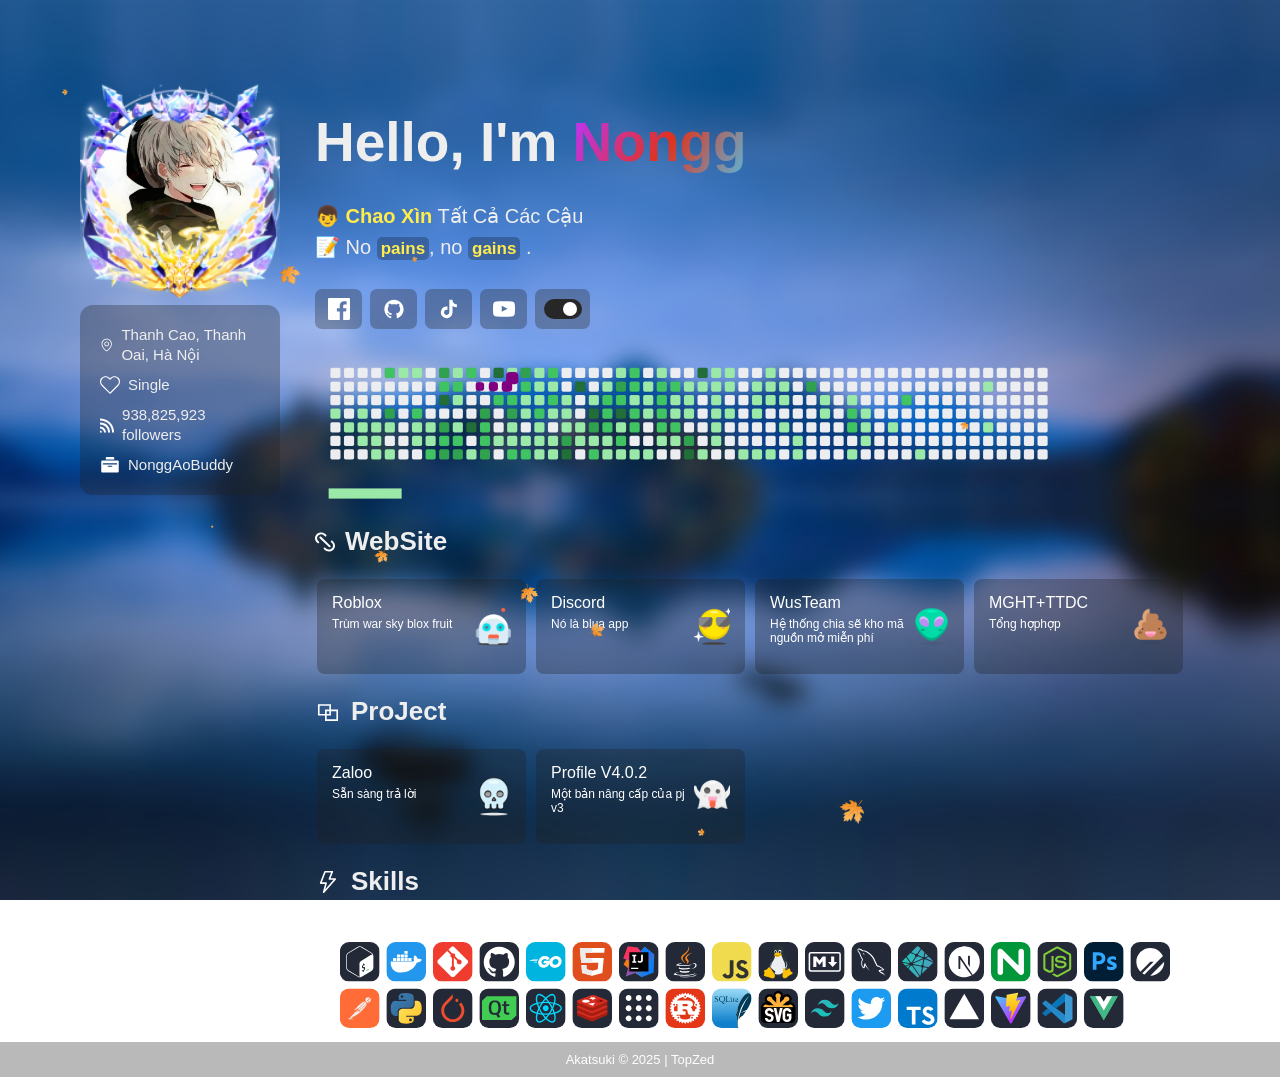
==== index.html @ c243dd76 "Update index.html" ====
<!DOCTYPE html>
<html>
  <head>
    <meta charset="utf-8">
    <meta http-equiv="X-UA-Compatible" content="IE=edge">
    <title>Profile Của Longg  ~</title>
    <link rel="icon" href="./static/img/avatar.png">
    <meta name="description" content="A bad boy who is half-hearted and uneducated all day long, dreams of becoming a scholar in the fields">
    <meta name="keywords" content="wusteam,thanhdieu,profile,wsteam">
    <meta name="og:title" contect="Profile VuongThanhDieu ~">
    <meta name="og:type" contect="website">
    <meta property="og:locale" content="vi-VN">
    <meta name="og:image" contect="./static/img/avatar.png">
    <meta name="og:url" contect="https://wusteam.com">
    <meta name="og:description" contect="A bad boy who is half-hearted and uneducated all day long, dreams of becoming a scholar in the fields">
    <meta name="og:site_name" contect="Wusteam">
    <meta name="viewport" content="width=device-width, initial-scale=1.0, maximum-scale=1.0, user-scalable=no">
    <link rel="stylesheet" href="./static/css/style.css?v=1">
    <link rel="stylesheet" href="./static/toast-cute/style.css">
  </head>
  <body>
    <!-- Refresh loading animation -->
    <div id="PageLoading">
      <div id="PageLoading-ws">
        <div id="PageLoading-ws-center">
          <div class="object" id="object_four"></div>
          <div class="object" id="object_three"></div>
          <div class="object" id="object_two"></div>
          <div class="object" id="object_one"></div>
        </div>
      </div>
    </div>
    <div class="main">
      <div onclick="left()" class="left">
        <div class="left-main">
          <div class="logo" style="background-image: url(./static/img/avatar.png);">
            <img style="position: absolute;top:-15%;left:-10%;width: 120%; aspect-ratio: 1/1;" src="./static/img/logo.png" alt="Khung viền">
          </div>
          <div class="left-div left-des">
            <div class="left-div-item">
              <svg t="1705773709627" class="icon" viewBox="0 0 1024 1024" version="1.1" xmlns="http://www.w3.org/2000/svg" p-id="1478" width="20px" height="20px">
                <path d="M512 249.976471c-99.388235 0-180.705882 81.317647-180.705882 180.705882s81.317647 180.705882 180.705882 180.705882 180.705882-81.317647 180.705882-180.705882-81.317647-180.705882-180.705882-180.705882z m0 301.17647c-66.258824 0-120.470588-54.211765-120.470588-120.470588s54.211765-120.470588 120.470588-120.470588 120.470588 54.211765 120.470588 120.470588-54.211765 120.470588-120.470588 120.470588z" fill="#2c2c2c" p-id="1479"></path>
                <path d="M512 39.152941c-216.847059 0-391.529412 174.682353-391.529412 391.529412 0 349.364706 391.529412 572.235294 391.529412 572.235294s391.529412-222.870588 391.529412-572.235294c0-216.847059-174.682353-391.529412-391.529412-391.529412z m0 891.482353C424.658824 873.411765 180.705882 686.682353 180.705882 430.682353c0-183.717647 147.576471-331.294118 331.294118-331.294118s331.294118 147.576471 331.294118 331.294118c0 256-243.952941 442.729412-331.294118 499.952941z" fill="#2c2c2c" p-id="1480"></path>
              </svg> Thanh Cao, Thanh Oai, Hà Nội
            </div>
            <div class="left-div-item">
              <svg fill="#ffffff" height="20px" width="20px" version="1.1" id="Capa_1" xmlns="http://www.w3.org/2000/svg" xmlns:xlink="http://www.w3.org/1999/xlink" viewBox="0 0 471.701 471.701" xml:space="preserve" stroke="#ffffff">
                <g id="SVGRepo_bgCarrier" stroke-width="0"></g>
                <g id="SVGRepo_tracerCarrier" stroke-linecap="round" stroke-linejoin="round"></g>
                <g id="SVGRepo_iconCarrier">
                  <g>
                    <path d="M433.601,67.001c-24.7-24.7-57.4-38.2-92.3-38.2s-67.7,13.6-92.4,38.3l-12.9,12.9l-13.1-13.1 c-24.7-24.7-57.6-38.4-92.5-38.4c-34.8,0-67.6,13.6-92.2,38.2c-24.7,24.7-38.3,57.5-38.2,92.4c0,34.9,13.7,67.6,38.4,92.3 l187.8,187.8c2.6,2.6,6.1,4,9.5,4c3.4,0,6.9-1.3,9.5-3.9l188.2-187.5c24.7-24.7,38.3-57.5,38.3-92.4 C471.801,124.501,458.301,91.701,433.601,67.001z M414.401,232.701l-178.7,178l-178.3-178.3c-19.6-19.6-30.4-45.6-30.4-73.3 s10.7-53.7,30.3-73.2c19.5-19.5,45.5-30.3,73.1-30.3c27.7,0,53.8,10.8,73.4,30.4l22.6,22.6c5.3,5.3,13.8,5.3,19.1,0l22.4-22.4 c19.6-19.6,45.7-30.4,73.3-30.4c27.6,0,53.6,10.8,73.2,30.3c19.6,19.6,30.3,45.6,30.3,73.3 C444.801,187.101,434.001,213.101,414.401,232.701z"></path>
                  </g>
                </g>
              </svg> Single
            </div>
            <div class="left-div-item">
              <svg viewBox="0 0 14 14" version="1.1" xmlns="http://www.w3.org/2000/svg" xmlns:xlink="http://www.w3.org/1999/xlink" fill="#ffffff" stroke="#ffffff" width="15px" height="15px">
                <g id="SVGRepo_bgCarrier" stroke-width="0"></g>
                <g id="SVGRepo_tracerCarrier" stroke-linecap="round" stroke-linejoin="round"></g>
                <g id="SVGRepo_iconCarrier">
                  <g id="Page-1" stroke="none" stroke-width="1" fill="none" fill-rule="evenodd">
                    <g id="Dribbble-Light-Preview" transform="translate(-343.000000, -3642.000000)" fill="#ffffff">
                      <g id="icons" transform="translate(56.000000, 160.000000)">
                        <path d="M287,3494.02134 L287,3496 L288.992883,3496 C288.992883,3494.90679 288.101068,3494.02134 287,3494.02134 M287,3489.91464 L287,3491.89329 C288.992883,3491.89329 291.035587,3493.87195 291.035587,3495.85061 L293.02847,3495.85061 C293.02847,3492.88262 289.989324,3489.91464 287,3489.91464 M287,3482 L287,3483.97866 C293.975089,3483.97866 299.007117,3488.92531 299.007117,3495.85061 L301,3495.85061 C301,3487.93598 294.97153,3482 287,3482 M297.014235,3495.85061 L295.021352,3495.85061 C295.021352,3490.90396 290.985765,3487.93598 287,3487.93598 L287,3485.95732 C292.978648,3485.95732 297.014235,3489.91464 297.014235,3495.85061" id="wifi-[#ffffff]"></path>
                      </g>
                    </g>
                  </g>
                </g>
              </svg> 938,825,923 followers
            </div>
            <div class="left-div-item">
              <svg t="1705773906032" class="icon" viewBox="0 0 1024 1024" version="1.1" xmlns="http://www.w3.org/2000/svg" p-id="2474" width="20px" height="20px">
                <path d="M729.6 234.666667H294.4V157.866667a51.2 51.2 0 0 1 51.2-51.2h332.8a51.2 51.2 0 0 1 51.2 51.2v76.8z m179.2 51.2a51.2 51.2 0 0 1 51.2 51.2v512a51.2 51.2 0 0 1-51.2 51.2H115.2a51.2 51.2 0 0 1-51.2-51.2v-512a51.2 51.2 0 0 1 51.2-51.2h793.557333z m-768 172.032c0 16.384 13.312 29.696 29.696 29.696h683.008a29.696 29.696 0 1 0 0-59.392H170.410667a29.696 29.696 0 0 0-29.696 29.696z m252.416 118.784c0 16.384 13.312 29.696 29.696 29.696h178.176a29.696 29.696 0 1 0 0-59.392H422.912a29.738667 29.738667 0 0 0-29.696 29.696z" fill="#666666" p-id="2475"></path>
              </svg> NonggAoBuddy 
            </div>
          </div>
          <!-- <div class="left-div left-tag"><div class="left-tag-item">Tag</div></div> -->
          <!-- <div class="left-div left-time"><ul id="line"><li><div class="focus"></div><div>2024-1-27</div><div>Stay tuned</div></li><li><div class="focus"></div><div>2023-08-3</div><div>Established wusteam.com</div></li></ul></div> -->
        </div>
      </div>
      <div class="right">
        <header>
          <div class="index-logo" style="background-image: url(./static/img/avatar.png);">
            <img style="position: absolute;top:-15%;left:-10%;width: 120%; aspect-ratio: 1/1;" src="./static/img/logo.png" alt="Khung viền">
          </div>
          <div class="welcome">Hello, I'm <span class="gradientText">Nongg</span>
          </div>
          <div class="description">👦 <span class="purpleText"> Chao Xìn</span> Tất Cả Các Cậu </div>
          <div class="description">📝 No <span class="purpleText textBackground">pains</span>, no <span class="purpleText textBackground">gains</span> . </div>
          <div class="iconContainer">
            <a class="iconItem" target="_blank" href="https://facebook.com/Nongg21.10">
              <svg viewBox="0 0 48 48" version="1.1" xmlns="http://www.w3.org/2000/svg" xmlns:xlink="http://www.w3.org/1999/xlink" fill="#000000" width="22px" height="22px">
                <g id="SVGRepo_bgCarrier" stroke-width="0"></g>
                <g id="SVGRepo_tracerCarrier" stroke-linecap="round" stroke-linejoin="round"></g>
                <g id="SVGRepo_iconCarrier">
                  <g id="Icons" stroke="none" stroke-width="1" fill="none" fill-rule="evenodd">
                    <g id="Color-" transform="translate(-200.000000, -160.000000)" fill="#4460A0">
                      <path d="M225.638355,208 L202.649232,208 C201.185673,208 200,206.813592 200,205.350603 L200,162.649211 C200,161.18585 201.185859,160 202.649232,160 L245.350955,160 C246.813955,160 248,161.18585 248,162.649211 L248,205.350603 C248,206.813778 246.813769,208 245.350955,208 L233.119305,208 L233.119305,189.411755 L239.358521,189.411755 L240.292755,182.167586 L233.119305,182.167586 L233.119305,177.542641 C233.119305,175.445287 233.701712,174.01601 236.70929,174.01601 L240.545311,174.014333 L240.545311,167.535091 C239.881886,167.446808 237.604784,167.24957 234.955552,167.24957 C229.424834,167.24957 225.638355,170.625526 225.638355,176.825209 L225.638355,182.167586 L219.383122,182.167586 L219.383122,189.411755 L225.638355,189.411755 L225.638355,208 L225.638355,208 Z" id="Facebook"></path>
                    </g>
                  </g>
                </g>
              </svg>
              <div class="iconTip">Phở Bòo</div>
            </a>
            <!---->
            <a class="iconItem" target="_blank" href="https://github.com/nonggdangnguchonongg1ty">
              <svg t="1704870335945" class="icon" viewBox="0 0 1024 1024" version="1.1" xmlns="http://www.w3.org/2000/svg" p-id="2487" width="22px" height="22px">
                <path d="M511.6 76.3C264.3 76.2 64 276.4 64 523.5 64 718.9 189.3 885 363.8 946c23.5 5.9 19.9-10.8 19.9-22.2v-77.5c-135.7 15.9-141.2-73.9-150.3-88.9C215 726 171.5 718 184.5 703c30.9-15.9 62.4 4 98.9 57.9 26.4 39.1 77.9 32.5 104 26 5.7-23.5 17.9-44.5 34.7-60.8-140.6-25.2-199.2-111-199.2-213 0-49.5 16.3-95 48.3-131.7-20.4-60.5 1.9-112.3 4.9-120 58.1-5.2 118.5 41.6 123.2 45.3 33-8.9 70.7-13.6 112.9-13.6 42.4 0 80.2 4.9 113.5 13.9 11.3-8.6 67.3-48.8 121.3-43.9 2.9 7.7 24.7 58.3 5.5 118 32.4 36.8 48.9 82.7 48.9 132.3 0 102.2-59 188.1-200 212.9 23.5 23.2 38.1 55.4 38.1 91v112.5c0.8 9 0 17.9 15 17.9 177.1-59.7 304.6-227 304.6-424.1 0-247.2-200.4-447.3-447.5-447.3z" fill="#000000" p-id="2488"></path>
              </svg>
              <div class="iconTip">Github</div>
            </a>
            <!---->
            <a class="iconItem" target="_blank" href="https://www.tiktok.com/@nongg21.10_">
              <svg fill="#000000" viewBox="0 0 24 24" xmlns="http://www.w3.org/2000/svg" xml:space="preserve" width="22px" height="22px">
                <g id="SVGRepo_bgCarrier" stroke-width="0"></g>
                <g id="SVGRepo_tracerCarrier" stroke-linecap="round" stroke-linejoin="round"></g>
                <g id="SVGRepo_iconCarrier">
                  <path d="M19.589 6.686a4.793 4.793 0 0 1-3.77-4.245V2h-3.445v13.672a2.896 2.896 0 0 1-5.201 1.743l-.002-.001.002.001a2.895 2.895 0 0 1 3.183-4.51v-3.5a6.329 6.329 0 0 0-5.394 10.692 6.33 6.33 0 0 0 10.857-4.424V8.687a8.182 8.182 0 0 0 4.773 1.526V6.79a4.831 4.831 0 0 1-1.003-.104z"></path>
                </g>
              </svg>
              <div class="iconTip">Tíc Tóc </div>
            </a>
            <!---->
            <a class="iconItem" target="_blank" href="https://www.youtube.com/@nongdangngucho1nong1ty">
              <svg viewBox="0 -7 48 48" version="1.1" xmlns="http://www.w3.org/2000/svg" xmlns:xlink="http://www.w3.org/1999/xlink" fill="#000000" width="22px" height="22px">
                <g id="SVGRepo_bgCarrier" stroke-width="0"></g>
                <g id="SVGRepo_tracerCarrier" stroke-linecap="round" stroke-linejoin="round"></g>
                <g id="SVGRepo_iconCarrier">
                  <g id="Icons" stroke="none" stroke-width="1" fill="none" fill-rule="evenodd">
                    <g id="Color-" transform="translate(-200.000000, -368.000000)" fill="#CE1312">
                      <path d="M219.044,391.269916 L219.0425,377.687742 L232.0115,384.502244 L219.044,391.269916 Z M247.52,375.334163 C247.52,375.334163 247.0505,372.003199 245.612,370.536366 C243.7865,368.610299 241.7405,368.601235 240.803,368.489448 C234.086,368 224.0105,368 224.0105,368 L223.9895,368 C223.9895,368 213.914,368 207.197,368.489448 C206.258,368.601235 204.2135,368.610299 202.3865,370.536366 C200.948,372.003199 200.48,375.334163 200.48,375.334163 C200.48,375.334163 200,379.246723 200,383.157773 L200,386.82561 C200,390.73817 200.48,394.64922 200.48,394.64922 C200.48,394.64922 200.948,397.980184 202.3865,399.447016 C204.2135,401.373084 206.612,401.312658 207.68,401.513574 C211.52,401.885191 224,402 224,402 C224,402 234.086,401.984894 240.803,401.495446 C241.7405,401.382148 243.7865,401.373084 245.612,399.447016 C247.0505,397.980184 247.52,394.64922 247.52,394.64922 C247.52,394.64922 248,390.73817 248,386.82561 L248,383.157773 C248,379.246723 247.52,375.334163 247.52,375.334163 L247.52,375.334163 Z" id="Youtube"></path>
                    </g>
                  </g>
                </g>
              </svg>
              <div class="iconTip">Tube</div>
            </a>
            <!---->
            <a class="switch" href="javascript:void(0)">
              <div class="onoffswitch">
                <input type="checkbox" name="onoffswitch" class="onoffswitch-checkbox" id="myonoffswitch" checked>
                <label class="onoffswitch-label" for="myonoffswitch">
                  <span class="onoffswitch-inner"></span>
                  <span class="onoffswitch-switch"></span>
                </label>
              </div>
            </a>
          </div>
          <div class="hiv">
            <img id="hiv" src="./static/img/svg/snake-Light.svg">
          </div>
        </header>
        <content>
          <div class="title">
      <svg viewBox="0 -0.5 21 21" version="1.1" xmlns="http://www.w3.org/2000/svg" xmlns:xlink="http://www.w3.org/1999/xlink" fill="#ffffff" stroke="#ffffff" width="20px" height="20px"><g id="SVGRepo_bgCarrier" stroke-width="0"></g><g id="SVGRepo_tracerCarrier" stroke-linecap="round" stroke-linejoin="round"></g><g id="SVGRepo_iconCarrier"><g id="Page-1" stroke="none" stroke-width="1" fill="none" fill-rule="evenodd"> <g id="Dribbble-Light-Preview" transform="translate(-299.000000, -600.000000)" fill="#ffffff"> <g id="icons" transform="translate(56.000000, 160.000000)"> <path d="M246.400111,448.948654 C244.519883,447.158547 244.754644,444.106996 247.102248,442.631229 C248.809889,441.557573 251.103895,441.880078 252.551048,443.257869 L253.222099,443.896756 C253.641237,444.295804 254.319791,444.295804 254.737858,443.896756 C255.156996,443.498727 255.156996,442.852696 254.737858,442.453648 L254.170788,441.913758 C251.680612,439.542937 247.589992,439.302079 245.025851,441.600438 C242.372737,443.979423 242.32557,447.956645 244.884352,450.391762 L245.642231,451.113316 C246.060298,451.512365 246.739924,451.512365 247.15799,451.113316 C247.577129,450.715288 247.577129,450.069257 247.15799,449.670208 L246.400111,448.948654 Z M261.976841,449.345662 L261.430138,448.825163 C261.011,448.426114 260.332446,448.426114 259.914379,448.825163 C259.495241,449.223192 259.495241,449.869222 259.914379,450.268271 L260.585429,450.907158 C262.032583,452.284948 262.370252,454.469002 261.243616,456.094794 C259.693554,458.329877 256.487306,458.552364 254.60815,456.763278 L253.850271,456.041724 C253.431132,455.642675 252.752578,455.642675 252.334511,456.041724 C251.915373,456.439752 251.915373,457.085783 252.334511,457.484832 L253.092391,458.206386 C255.643669,460.63538 259.806111,460.597618 262.305934,458.09106 C264.742511,455.648799 264.478808,451.727709 261.976841,449.345662 L261.976841,449.345662 Z M257.639668,455.32017 L247.91587,446.062438 C247.497803,445.663389 247.497803,445.017358 247.91587,444.61831 C248.335008,444.220281 249.013562,444.220281 249.431629,444.61831 L259.156499,453.876041 C259.574566,454.27509 259.574566,454.921121 259.156499,455.32017 C258.737361,455.718198 258.058807,455.718198 257.639668,455.32017 L257.639668,455.32017 Z" id="url-[#1424]"> </path> </g> </g> </g> </g></svg> WebSite
          </div>
          <div class="projectList">
            <a class="projectItem" target="_blank" href="https://www.roblox.com/vi/users/2976530174/profile">
              <div class="projectItemLeft">
                <h1>Roblox</h1>
                <p>Trùm war sky blox fruit</p>
              </div>
              <div class="projectItemRight">
                <img src="./static/img/i1.png">
              </div>
            </a>
            <a class="projectItem" target="_blank" href="https://discord.com/channels/@nonggdangngu">
              <div class="projectItemLeft">
                <h1>Discord</h1>
                <p>Nó là blua app </p>
              </div>
              <div class="projectItemRight">
                <img src="./static/img/i7.png">
              </div>
            </a>
            <!---->
            <a class="projectItem" target="_blank" href="https://wusteam.com">
              <div class="projectItemLeft">
                <h1>WusTeam</h1>
                <p>Hệ thống chia sẽ kho mã nguồn mở miễn phí</p>
              </div>
              <div class="projectItemRight">
                <img src="./static/img/i3.png">
              </div>
            </a>
            <!---->
            <a class="projectItem" target="_blank" href="https://drive.google.com/drive/folders/1Todi7OX8RVrfSO2HmdtYW01w2aykEgkP?usp=sharing">
              <div class="projectItemLeft">
                <h1>MGHT+TTDC</h1>
                <p>Tổng hợphợp</p>
              </div>
              <div class="projectItemRight">
                <img src="./static/img/i8.png">
              </div>
            </a>
          </div>
          <div class="title">
            <svg t="1705257422086" class="icon" viewBox="0 0 1024 1024" version="1.1" xmlns="http://www.w3.org/2000/svg" p-id="1891" width="26px" height="26px">
              <path d="M629.333333 202.666667v213.333333h277.333334v448h-512v-213.333333h-277.333334v-448h512z m213.333334 277.333333h-213.333334v170.666667h-170.666666v149.333333h384v-320z m-277.333334-213.333333h-384v320h213.333334v-170.666667h170.666666v-149.333333z m0 213.333333h-106.666666v106.666667h106.666666v-106.666667z" fill="#000000" p-id="1892"></path>
            </svg> ProJect
          </div>
          <div class="projectList">
            <a class="projectItem" target="_blank" href="https://zalo.me/0989708273">
              <div class="projectItemLeft">
                <h1>Zaloo</h1>
                <p>Sẵn sàng trả lời </p>
              </div>
              <div class="projectItemRight">
                <img src="./static/img/i5.png">
              </div>
            </a>
            <a class="projectItem" target="_blank" href="https://github.com/WusThanhDieu/Code-Profile-ThanhDieu.Com-Resource-V4.0.2">
              <div class="projectItemLeft">
                <h1>Profile V4.0.2</h1>
                <p>Một bản nâng cấp của pj v3</p>
              </div>
              <div class="projectItemRight">
                <img src="./static/img/i6.png">
              </div>
            </a>
          </div>
          <div class="title">
            <svg t="1705257823317" class="icon" viewBox="0 0 1024 1024" version="1.1" xmlns="http://www.w3.org/2000/svg" p-id="7833" width="26px" height="26px">
              <path d="M395.765333 586.570667h-171.733333c-22.421333 0-37.888-22.442667-29.909333-43.381334L364.768 95.274667A32 32 0 0 1 394.666667 74.666667h287.957333c22.72 0 38.208 23.018667 29.632 44.064l-99.36 243.882666h187.050667c27.509333 0 42.186667 32.426667 24.042666 53.098667l-458.602666 522.56c-22.293333 25.408-63.626667 3.392-54.976-29.28l85.354666-322.421333zM416.714667 138.666667L270.453333 522.581333h166.869334a32 32 0 0 1 30.933333 40.181334l-61.130667 230.954666 322.176-367.114666H565.312c-22.72 0-38.208-23.018667-29.632-44.064l99.36-243.882667H416.714667z" fill="#000000" p-id="7834"></path>
            </svg> Skills
          </div>
          <div class="skill">
            <img id="skillPc" src="./static/img/svg/skillPc.svg" alt="" srcset="">
            <img id="skillWap" src="./static/img/svg/skillWap.svg" alt="" srcset="">
          </div>
        </content>
      </div>
    </div>
    <footer> Akatsuki © 2025 | <a>TopZed</a>
    </footer>
    <div class="tc">
      <div onclick="" class="tc-main">
        <img class="tc-img" src="" alt="" srcset="">
      </div>
    </div>
  </body>
  <script src="./static/js/script.js?v=1"></script>
  <script src="./static/toast-cute/cute-alert.js"></script>
</html>
---- static/css/style.css ----
@font-face {
    font-family: "a";
    src: url();
    font-display: swap;
}

@font-face {
    font-family: "b";
    src: url();
    font-display: swap;
}


* {
    margin: 0;
    padding: 0;
    box-sizing: border-box;
    user-select: none;
    transition: background 0.2s ease;
}

a:hover,
a:link,
a:visited,
a:active,
a:focus {
    text-decoration: none;
    outline: none;
    border: none;
    color: inherit;
    -webkit-tap-highlight-color: rgba(0, 0, 0, 0);
}
img a {  
 -webkit-touch-callout: none; /* iOS Safari */  
    -webkit-user-select: none; /* Chrome/Safari/Opera */  
    -moz-user-select: none; /* Firefox */  
    -ms-user-select: none; /* Internet Explorer/Edge */  
    user-select: none; /* non-prefixed version */  
    pointer-events: none; /* Block all pointer events including long press */  
}
/* Set scroll bar style */
::-webkit-scrollbar {
    width: 8px;
}

::-webkit-scrollbar-thumb {
    background-color: var(--main-text-color, #000000);
    border-radius: 8px;
    height: 20%;
}

::-webkit-scrollbar-track {
    background-color: var(--main-bg-color, linear-gradient(50deg, #a2d0ff, #ffffff));
}


html[data-theme="Dack"] {
    --main-bg-color: rgb(0, 0, 0);
    --main-text-color: #fff;
    --gradient-start: rgb(133, 62, 255);
    --gradient-middle: #f76cc6;
    --gradient-end: rgb(255, 255, 255);
    --purple-text-color: #747bff;
    --text-bg-color: rgb(26, 4, 48);
    --icon-1-hover-color: rgb(68, 120, 241);
    --icon-2-hover-color: rgb(232, 68, 241);
    --icon-3-hover-color: rgb(179, 206, 0);
    --icon-4-hover-color: rgb(201, 13, 0);
    --icon-5-hover-color: rgb(111, 44, 20);
    --item-bg-color: rgb(19, 20, 24);
    --item-hover-color: rgb(19, 23, 27);
    --item-left-title-color: rgb(255, 255, 255);
    --item-left-text-color: rgb(142, 142, 142);
    --footer-text-color: #646464;
    --left-tag-item: linear-gradient(50deg, #1f2327, #000000);
}

html[data-theme="Light2"]  {
    --main-bg-color: linear-gradient(50deg, #a2d1ff, #ffffff);
    /* --main-bg-color: url(../img/bg1.jpg); */
    --left-bg: #d7dcef;
    --main-text-color: #000000;
    --gradient-start: #bd34fe;
    --gradient-middle: #e0321b;
    --gradient-end: #41d1ff;
    --purple-text-color: #747bff;
    --text-bg-color: rgb(121 163 231);
    --icon-bg-color: rgba(249, 250, 251, 0.5);
    --icon-1-hover-color: rgb(255, 183, 156);
    --icon-2-hover-color: rgb(255, 167, 161);
    --icon-3-hover-color: rgb(169, 255, 248);
    --icon-4-hover-color: rgb(251, 173, 255);
    --icon-5-hover-color: rgb(137, 172, 255);
    --item-bg-color: rgba(249, 250, 251, 0.5);
    --item-hover-color: rgba(244, 245, 246, 0.8);
    --item-left-title-color: #000000;
    --item-left-text-color: #494949;
    --footer-text-color: #ffffff;
    --left-tag-item: #c7e1fa;
}


html {
    /* --main-bg-color: linear-gradient(50deg, #a2d1ff, #ffffff);"*/
    --main-bg-color: url(../img/bg.jpg);
    --main-text-color: #eeeeee;
    --gradient-start: #bd34fe;
    --gradient-middle: #e0321b;
    --gradient-end: #41d1ff;
    --purple-text-color: #ffeb4c;
    --text-bg-color: #00000040;
    --icon-1-hover-color: #00000040;
    --icon-2-hover-color: #00000040;
    --icon-3-hover-color: #00000040;
    --icon-4-hover-color: #00000040;
    --icon-5-hover-color: #00000040;
    --item-bg-color: #22222250;
    --item-hover-color: #33333340;
    --item-left-title-color: #ffffff;
    --item-left-text-color: #ffffff;
    --footer-text-color: #ffffff;
    --left-tag-item: rgb(27 42 57 / 20%);
    --card-filter:0px;
}
body {
    display: flex;
    height: 100%;
    min-height: 100vh;
    width: 100%;
    position: relative;
    font-family: "b", "HarmonyOS_Regular", sans-serif;
    cursor: url('../img/normal.cur'), auto;
    background: var(--main-bg-color);
    background-repeat: no-repeat;
    background-size: cover;
    background-position: center;
    background-attachment: fixed;
    transition: color 0.1s ease;
    justify-content: center;
    color: var(--main-text-color);

}

#PageLoading {
    background: radial-gradient(white, #d8eaff);
    background-size: 100%;
    background-position: center;
    background-color: #fff;
    height: 100%;
    width: 100%;
    position: fixed;
    z-index: 999999;
    margin-top: 0px;
    top: 0px;
    pointer-events: none;
    opacity: 1;
    transition: opacity 0.5s ease;
}

#PageLoading-ws {
    width: 100%;
    height: 100%;
    display: flex;
    justify-content: center;
    align-items: center;
    position: relative;
}

#PageLoading-ws-center {
    height: 200px;
    width: 200px;
    position: relative;
    display: flex;
    justify-content: center;
    align-items: center;
}

.object {
    -moz-border-radius: 50% 50% 50% 50%;
    -webkit-border-radius: 50% 50% 50% 50%;
    border-radius: 50% 50% 50% 50%;
    position: absolute;
    border-left: 5px solid #8887fa;
    border-right: 5px solid #FFC0CB;
    border-top: 5px solid transparent;
    border-bottom: 5px solid transparent;
    -webkit-animation: animate 2s infinite;
    animation: animate 2s infinite;
}

#object_one {
    width: 20%;
    height: 20%;
}

#object_two {
    width: 35%;
    height: 35%;
    -webkit-animation-delay: 0.1s;
    animation-delay: 0.1s;
}

#object_three {
    width: 45%;
    height: 45%;
    -webkit-animation-delay: 0.2s;
    animation-delay: 0.2s;
}

#object_four {
    width: 55%;
    height: 55%;
    -webkit-animation-delay: 0.3s;
    animation-delay: 0.3s;
}

@-webkit-keyframes animate {
    50% {
        -ms-transform: rotate(180deg);
        -webkit-transform: rotate(180deg);
        transform: rotate(180deg);
    }

    100% {
        -ms-transform: rotate(0deg);
        -webkit-transform: rotate(0deg);
        transform: rotate(0deg);
    }
}

@keyframes animate {
    50% {
        -ms-transform: rotate(180deg);
        -webkit-transform: rotate(180deg);
        transform: rotate(180deg);
    }

    100% {
        -ms-transform: rotate(0deg);
        -webkit-transform: rotate(0deg);
        transform: rotate(0deg);
    }
}




.main {
    width: 100%;
    max-width: 1150px;
    position: relative;
    flex-direction: row;
}

.left {
    margin-top:60px;
    width: 230px;
    height: 100vh;
    display: flex;
    padding: 0 15px;
    position: fixed;
    align-items: center;
    flex-direction: column;
}

.left-main {
    width: 100%;
    height: 100vh;
    overflow-y: scroll;
    display: flex;
    align-items: center;
    flex-direction: column;

}

.left-main::-webkit-scrollbar {
    display: none;
}


.logo {
    flex-shrink: 0;
    width: 90%;
    position: relative;
    aspect-ratio: 1/1;
    margin-top: 50px;
    background-size: cover;
    border-radius: 50%;
}



.left-div {
    flex-shrink: 0;
    width: 100%;
    border-radius: 13px;
    margin-top: 15px;
    padding: 20px;
     backdrop-filter:blur(var(--card-filter));
    background: var(--item-bg-color);
}

.left-des {
    display: flex;
    flex-direction: column;
    justify-content: center;
    gap: 10px;
}

.left-div-item {
    display: flex;
    align-items: center;
    line-height: 20px;
    font-size: 15px;
    gap: 8px;
    overflow: hidden;
}

.left-tag {
    display: flex;
    flex-direction: row;
    flex-wrap: wrap;
    gap: 10px;
    padding: 14px;
}

.left-tag-item {
    display: flex;
    justify-content: center;
    align-items: center;
    height: 28px;
    padding: 10px;
    font-size: 13px;
    border-radius: 10px;
    background: var(--left-tag-item);

}

#line {
    width: 100%;
    height: 200px;
    font-size: 13px;
    padding-left: 10px;
    scroll-snap-type: y mandatory;
    overflow-y: scroll;
}

#line li {
    list-style: none;
    position: relative;
    padding: 15px 0px 0px 15px;
    border-left: 2px solid #adbeff;
    border-radius: 0;
    scroll-snap-align: end;
    color: var(--main-text-color);
}



.focus {
    width: 15px;
    height: 15px;
    border-radius: 22px;
    background-color: rgb(255 255 255);
    border: 2px solid #fff;
    position: absolute;
    left: -9px;
    top: 50%;
}

#line li:first-child .focus:first-child {
    background-color: #2ecc71;
    animation: focus 1.8s ease infinite;
}

#line::-webkit-scrollbar {
    display: none;
}

.left-title {
    font-size: 20px;
    margin-top: 30px;
}


.right {
    margin-top:60px;
    width: calc(100% - 230px);
    display: flex;
    padding: 20px;
    position: relative;
    float: right;
    flex-direction: column
}

.welcome {
    
    font-size: 55px;
    font-weight: 800;
    margin: 30px 0;
}

.index-logo {
    flex-shrink: 0;
    width: 45%;
    position: relative;
    aspect-ratio: 1/1;

    background-size: cover;
    border-radius: 50%;
}

.description {

    font-size: 20px;
    margin-top: 7px;
}



.gradientText {
    -webkit-background-clip: text;
    -webkit-text-fill-color: transparent;
    background-size: 200%;
    background-position: 0%;
    animation: backgroundSizeAnimation 10s ease-in-out infinite;
    background-image: linear-gradient(120deg, var(--gradient-start), var(--gradient-middle) 30%, var(--gradient-end) 60%);
}

@keyframes backgroundSizeAnimation {
    0% {
        background-position: 100%;
    }

    25% {
        background-position: 50%;
    }

    50% {
        background-position: 0%;
    }

    75% {
        background-position: 50%;
    }

    100% {
        background-position: 100%;
    }

}

.purpleText {
    color: var(--purple-text-color);
    font-weight: 800;
}

.textBackground {
    font-weight: 800;
    background: var(--text-bg-color);
    border-radius: 5px;
    font-size: 17px;
    padding: 2px 4px;
}

.iconContainer {
    width: 100%;
    gap: 8px;
    height: 60px;
    display: flex;
    align-items: center;
    overflow-x: scroll;
    margin-top: 20px;

}

.iconContainer::-webkit-scrollbar {
    display: none;
}



.iconItem {
    width: 47px;
    height: 40px;
    box-sizing: border-box;
    border-radius: 7px;
    display: flex;
    gap: 5px;
    backdrop-filter:blur(var(--card-filter));
    background: var(--item-bg-color);
    align-items: center;
    justify-content: center;
    transition: width 0.3s ease, opacity 0.3s ease, transform 0.3s ease;
    flex-shrink: 0;
}

.switch {
    width: 55px;
    height: 40px;
    box-sizing: border-box;
    border-radius: 7px;
    display: flex;
    backdrop-filter:blur(var(--card-filter));
    background: var(--item-bg-color);
    gap: 5px;
    align-items: center;
    justify-content: center;
    transition: width 1s ease, opacity 1s ease, transform 1s ease;
    flex-shrink: 0;
}

.iconTip {
    white-space: nowrap;
    display: none;
}





.iconItem:nth-child(1):hover {
    width: 95px;
    /* transform: translateY(-2px); */
    background: var(--icon-1-hover-color);
}

.iconItem:nth-child(2):hover {
    width: 80px;
    /* transform: translateY(-2px); */
    background: var(--icon-2-hover-color);
}

.iconItem:nth-child(3):hover {
    width: 80px;
    /* transform: translateY(-2px); */
    background: var(--icon-3-hover-color);
}

.iconItem:nth-child(4):hover {
    width: 80px;
    /* transform: translateY(-2px); */
    background: var(--icon-4-hover-color);
}

.iconItem:nth-child(5):hover {
    width: 80px;
    /* transform: translateY(-2px); */
    background: var(--icon-5-hover-color);
}

.iconItem:hover .iconTip {
    display: block;
}

.switch:hover {
    width: 55px;
    /* transform: translateY(-2px); */
    background: var(--icon-5-hover-color);
}

.hiv {
    width: 85%;
}

.hiv img {
    width: 100%;
    height: 100%;
    object-fit: cover;
}

.title {
    display: flex;
    gap: 10px;
    align-items: center;
    font-size: 26px;
    font-weight: 800;
    margin: 20px 0;
    transition: transform 0.4s ease;
}

.title:hover {
    transform: translateY(-5px);
}

.projectList {
    display: flex;
    flex-wrap: wrap;
    gap: 10px;
    padding: 2px;
}

.projectItem {
    opacity: 0;
    transition-delay: 0.4s;
    transform: translateY(80px);
    display: flex;
    background-color: var(--item-bg-color);
    border-radius: 8px;
    padding: 15px;
    height: 95px;
    width: calc(25% - 10px);
    backdrop-filter:blur(var(--card-filter));
    transition: opacity 0.3s ease, background-color 0.3s ease, border 0.3s ease, transform 0.2s ease;


}

.projectItem.fade-in-visible {
    opacity: 1;
    transform: translateY(0);
}

.projectItem:hover {
    box-shadow: 0 8px 16px -4px #2c2d300c;
     transform: translateY(-2px) ;
    
}

.projectItem.pressed {  
  transform: scale(0.92);
 background-color: var(--item-hover-color);
}

.projectItem:hover .projectItemLeft {
    width: 100%;
}

.projectItem:hover .projectItemRight {
    width: 0%;
}

.projectItem:hover .projectItemRight img {
    transform: rotate(40deg);
}

.projectItem:hover h1 {
    font-size: 18px;
}

.projectItemLeft p {
    font-size: 12px;
    margin-top: 5px;
    color: var(--item-left-text-color);
}


.projectItemLeft h1 {
    font-weight: normal;
    font-size: 16px;
    margin: 0px;

    transition: font-size 0.4s ease;
    color: var(--item-left-title-color);
}

.projectItemLeft {
    transition: width 0.4s ease;
    height: 100%;
    width: 80%;
}


.projectItemRight {
    overflow: hidden;
    transition: width 0.4s ease;
    display: flex;
    justify-content: center;
    align-items: center;
    width: 20%;
    height: 100%;
}

.projectItemRight img {
  
    height: 39px;
    width: 39px;

}

.skill {
    padding: 25px;
    width: 100%;
}

.skill img {
    width: 100%;
    height: 100%;
    object-fit: cover;
}

.skill #skillWap {
    display: none;
}

footer {
    position: absolute;
    padding: 10px;
    text-align: center;
    width: 100%;
    backdrop-filter:blur(var(--card-filter));
    background: var( --item-bg-color);
    color: var(
    --footer-text-color);
    font-size: 13px;
    bottom: 0;
}

@media (min-width: 800px) {
   
    .index-logo {
        display: none;
    }
}

@media (max-width: 1150px) {
    .projectItem {
        width: calc(50% - 25px);
    }
}

@media (max-width: 800px) {
    .left{
        display: none;
    }.projectItemRight {
    display: none;

   }
.projectItemRight img {
    display: none;

}.projectItemLeft{
    width: 100%;
}

    .projectList {
        gap: 20px;
    }

    

    .right {
        width: 100%;
    }

    .hiv {
        width: 100%;
    }

    .description {
        font-size: 16px;
    }

    .welcome {
        font-size: 48px;

    }


    .projectItemLeft p {
        font-size: 13px;
    }

    .projectItemLeft h1 {

        font-size: 18px;
    }

    .projectItem:hover h1 {

        font-size: 20px;

    }
/*
Originally, the mobile version had a single column, but now it has double columns. This row is useless, so I will keep it for now.
    .projectList {
        display: flex;
        justify-content: center;
        align-items: center;
    }
*/
    .skill #skillWap {
        display: block;
    }

    .skill #skillPc {
        display: none;
    }













}





.tc {
    position: fixed;
    display: flex;
    visibility: hidden;
    width: 100vw;
    height: 100vh;
    backdrop-filter: blur(10px);
    background: rgba(200, 200, 200, 0.5);
    z-index: 99999;
    align-items: center;
    justify-content: center;
    flex-direction: column;
}

.tc-main {
    z-index: 100000;
    width: 80%;
    max-width: 300px;
    min-height: 200px;
    background-color: #ffffff;
    border-radius: 15px;

    display: flex;
    transition: transform 0.2s linear;
    align-items: center;
    justify-content: center;
    overflow: hidden;
    transform: translateY(50%) scale(0.7);

}

.tc-img {
    width: 100%;
    height: 100%;
}

.tc.active {
    visibility: visible;
}

.tc-main.active {
    
    transform: translateY(0) scale(1);

}









.onoffswitch {
    position: relative;
    width: 38px;
    height: 20px;
    -webkit-user-select: none;
    -moz-user-select: none;
    -ms-user-select: none;
}

.onoffswitch-checkbox {
    display: none;
}

.onoffswitch-label {
    display: block;
    overflow: hidden;
    cursor: pointer;
    height: 100%;
    border-radius: 50px;
}

.onoffswitch-inner {
    display: flex;
    justify-content: center;
    align-items: center;
    width: 200%;
    height: 100%;
    margin-left: -100%;
    transition: margin 0.2s ease-in 0s;
}

.onoffswitch-inner:before,
.onoffswitch-inner:after {
    display: flex;
    justify-content: center;
    align-items: center;
    float: left;
    width: 50%;
    height: 100%;
    padding: 0;
    font-size: 12px;
    color: white;
    font-family: Trebuchet, Arial, sans-serif;
    font-weight: bold;
    box-sizing: border-box;
}

.onoffswitch-inner:before {
    content: "";
    background-color: rgb(110 110 110 / 50%);
    color: #FFFFFF;
    text-align: left;
}

.onoffswitch-inner:after {
    content: "";
    background-color: #272727;
    color: #FAFAFA;
    text-align: right;
}

.onoffswitch-switch {
    display: block;
    height: 70%;
    aspect-ratio: 1/1;
    background: #FFFFFF;
    position: absolute;
    top: 12.5%;
    bottom: 12.5%;
    right: 5px;

    border-radius: 20px;
    transition: right 0.2s ease-in 0s;
}

.onoffswitch-checkbox:checked+.onoffswitch-label .onoffswitch-inner {
    margin-left: 0;
}

.onoffswitch-checkbox:checked+.onoffswitch-label .onoffswitch-switch {
    right: 50%;
}
---- static/toast-cute/style.css ----
@import url("https://fonts.googleapis.com/css2?family=Open+Sans:wght@300;400;600;700&display=swap");
@import url("https://fonts.googleapis.com/css2?family=Dosis:wght@800&display=swap");

.alert-wrapper {
  display: flex;
  width: 100%;
  height: 100%;
  align-items: center;
  justify-content: center;
  margin: 0px auto;
  padding: 0px auto;
  left: 0;
  top: 0;
  overflow: hidden;
  position: fixed;
  background: rgb(0, 0, 0, 0.3);
  z-index: 999999;
}

@keyframes open-frame {
  0% {
    transform: scale(1);
  }
  25% {
    transform: scale(0.95);
  }
  50% {
    transform: scale(0.97);
  }
  75% {
    transform: scale(0.93);
  }
  100% {
    transform: scale(1);
  }
}

.alert-frame {
  background: #fff;
  min-height: 400px;
  width: 300px;
  box-shadow: 5px 5px 10px rgb(0, 0, 0, 0.2);
  border-radius: 10px;
  animation: open-frame 0.3s linear;
}

.alert-header {
  display: flex;
  flex-direction: row;
  height: 175px;
  border-top-left-radius: 5px;
  border-top-right-radius: 5px;
}

.alert-img {
  height: 80px;
  position: absolute;
  left: 0;
  right: 0;
  margin-left: auto;
  margin-right: auto;
  align-self: center;
}

.alert-close {
  width: 30px;
  height: 30px;
  color: rgb(0, 0, 0, 0.2);
  display: flex;
  align-items: center;
  justify-content: center;
  font-family: "Dosis", sans-serif;
  font-weight: 700;
  font-size: 16px;
  cursor: pointer;
  line-height: 30px;
  transition: color 0.5s;
  margin-left: auto;
  margin-right: 5px;
  margin-top: 5px;
}

.alert-close-circle {
  width: 30px;
  height: 30px;
  background: #e4eae7;
  color: #222;
  display: flex;
  align-items: center;
  justify-content: center;
  border-radius: 17.5px;
  margin-top: -15px;
  margin-right: -15px;
  font-family: "Dosis", sans-serif;
  font-weight: 700;
  font-size: 12px;
  cursor: pointer;
  line-height: 30px;
  transition: background 0.5s;
  margin-left: auto;
}

.alert-close-circle:hover {
  background: #fff;
}

.alert-close:hover {
  color: rgb(0, 0, 0, 0.5);
}

.alert-body {
  padding: 30px 30px;
  display: flex;
  flex-direction: column;
  text-align: center;
}

.alert-title {
  font-size: 18px !important;
  font-family: "Open Sans", sans-serif;
  font-weight: 700;
  font-size: 15px;
  margin-bottom: 35px;
  color: #222;
  align-self: center;
}

.alert-message {
  font-size: 15px !important;
  color: #666;
  font-family: "Open Sans", sans-serif;
  font-weight: 400;
  font-size: 15px;
  text-align: center;
  margin-bottom: 35px;
  line-height: 1.6;
  align-self: center;
}

.alert-button {
  min-width: 140px;
  height: 35px;
  border-radius: 20px;
  font-family: "Open Sans", sans-serif;
  font-weight: 400;
  font-size: 15px;
  color: white;
  border: none;
  cursor: pointer;
  transition: background 0.5s;
  padding: 0 15px;
  align-self: center;
  display: inline-flex;
  align-items: center;
  justify-content: center;
}

.alert-button:focus {
  outline: 0;
}

.question-buttons {
  display: flex;
  flex-direction: row;
  justify-content: center;
}

.confirm-button {
  min-width: 100px;
  height: 35px;
  border-radius: 20px;
  font-family: "Open Sans", sans-serif;
  font-weight: 400;
  font-size: 15px;
  color: white;
  border: none;
  cursor: pointer;
  transition: background 0.5s;
  padding: 0 15px;
  margin-right: 10px;
  display: inline-flex;
  align-items: center;
  justify-content: center;
}

.confirm-button:focus {
  outline: 0;
}

.cancel-button {
  min-width: 100px;
  height: 35px;
  border-radius: 20px;
  font-family: "Open Sans", sans-serif;
  font-weight: 400;
  font-size: 15px;
  color: white;
  border: none;
  cursor: pointer;
  padding: 0;
  line-height: 1.6;
  transition: background 0.5s;
  padding: 0 15px;
  display: inline-flex;
  align-items: center;
  justify-content: center;
}

.cancel-button:focus {
  outline: 0;
}

@keyframes open-toast {
  0% {
    transform: scaleX(1) scaleY(1);
  }
  20%,
  45% {
    transform: scaleX(1.35) scaleY(0.1);
  }
  65% {
    transform: scaleX(0.8) scaleY(1.7);
  }
  80% {
    transform: scaleX(0.6) scaleY(0.85);
  }
  100% {
    transform: scaleX(1) scaleY(1);
  }
}

.toast-container {
  top: 15px;
  right: 15px;
  overflow: hidden;
  position: fixed;
  border-radius: 5px;
  box-shadow: 0 0 20px rgb(0, 0, 0, 0.2);
  animation: open-toast 0.3s linear;
  z-index: 999999;
}

.toast-frame {
  padding: 5px 15px;
  display: flex;
  min-width: 100px;
  height: 60px;
  border-top-left-radius: 10px;
  border-top-right-radius: 10px;
  align-items: center;
  flex-wrap: wrap;
}

.toast-img {
  height: 40px;
}

.toast-message {
  font-size: 14px !important;
  font-family: "Open Sans", sans-serif;
  font-weight: 600;
  font-size: 15px;
  color: #fff;
  margin-left: 15px;
}

.toast-close {
  color: rgb(0, 0, 0, 0.2);
  font-family: "Dosis", sans-serif;
  font-weight: 700;
  font-size: 16px;
  cursor: pointer;
  transition: color 0.5s;
  margin-left: 25px;
}

@keyframes timer {
  0% {
    width: 100%;
  }
  25% {
    width: 75%;
  }
  50% {
    width: 50%;
  }
  75% {
    width: 25%;
  }
  100% {
    width: 1%;
  }
}

.toast-timer {
  width: 1%;
  height: 5px;
}

.toast-close:hover {
  color: rgb(0, 0, 0, 0.5);
}

.error-bg {
  background: #d85261;
}

.success-bg {
  background: #2dd284;
}

.warning-bg {
  background: #fada5e;
}

.question-bg {
  background: #779ecb;
}

.error-btn:hover {
  background: #e5a4b4;
}

.success-btn:hover {
  background: #6edaa4;
}

.warning-btn:hover {
  background: #fcecae;
}

.info-btn:hover {
  background: #c3e6fb;
}

.question-btn:hover {
  background: #bacee4;
}

.error-timer {
  background: #e5a4b4;
}

.success-timer {
  background: #6edaa4;
}

.warning-timer {
  background: #fcecae;
}

.info-timer {
  background: #c3e6fb;
}

.info-bg {
  background: #88cef7;
}
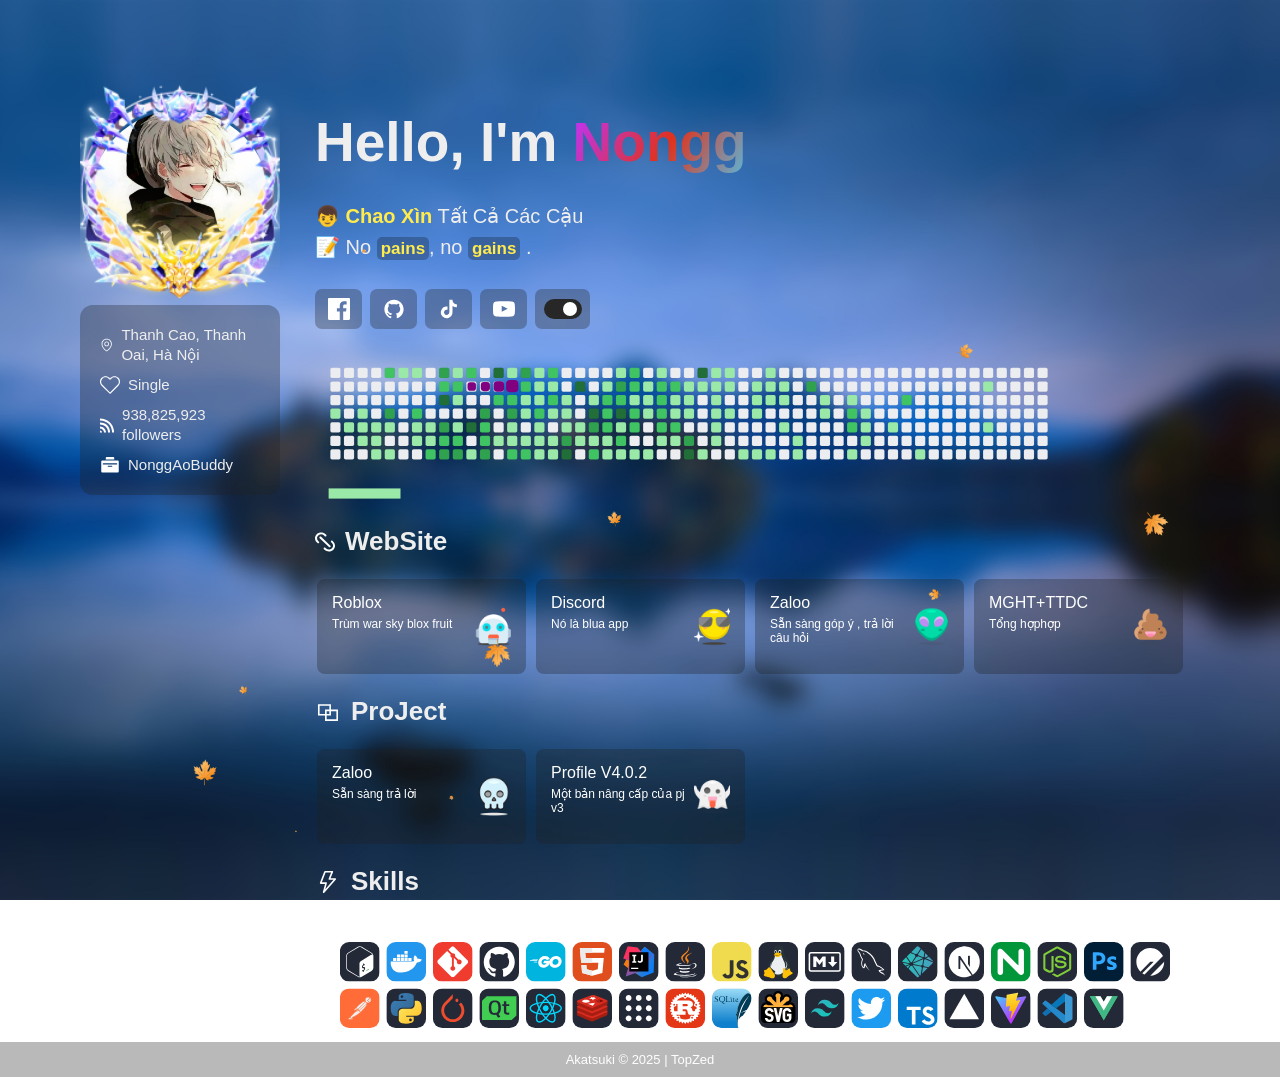
==== commit 369f3572: "Update index.html" ====
--- a/index.html
+++ b/index.html
@@ -175,10 +175,10 @@
               </div>
             </a>
             <!---->
-            <a class="projectItem" target="_blank" href="https://wusteam.com">
-              <div class="projectItemLeft">
-                <h1>WusTeam</h1>
-                <p>Hệ thống chia sẽ kho mã nguồn mở miễn phí</p>
+            <a class="projectItem" target="_blank" href="https://zalo.me/0989708273">
+              <div class="projectItemLeft">
+                <h1>Zaloo</h1>
+                <p>Sẵn sàng góp ý , trả lời câu hỏi </p>
               </div>
               <div class="projectItemRight">
                 <img src="./static/img/i3.png">
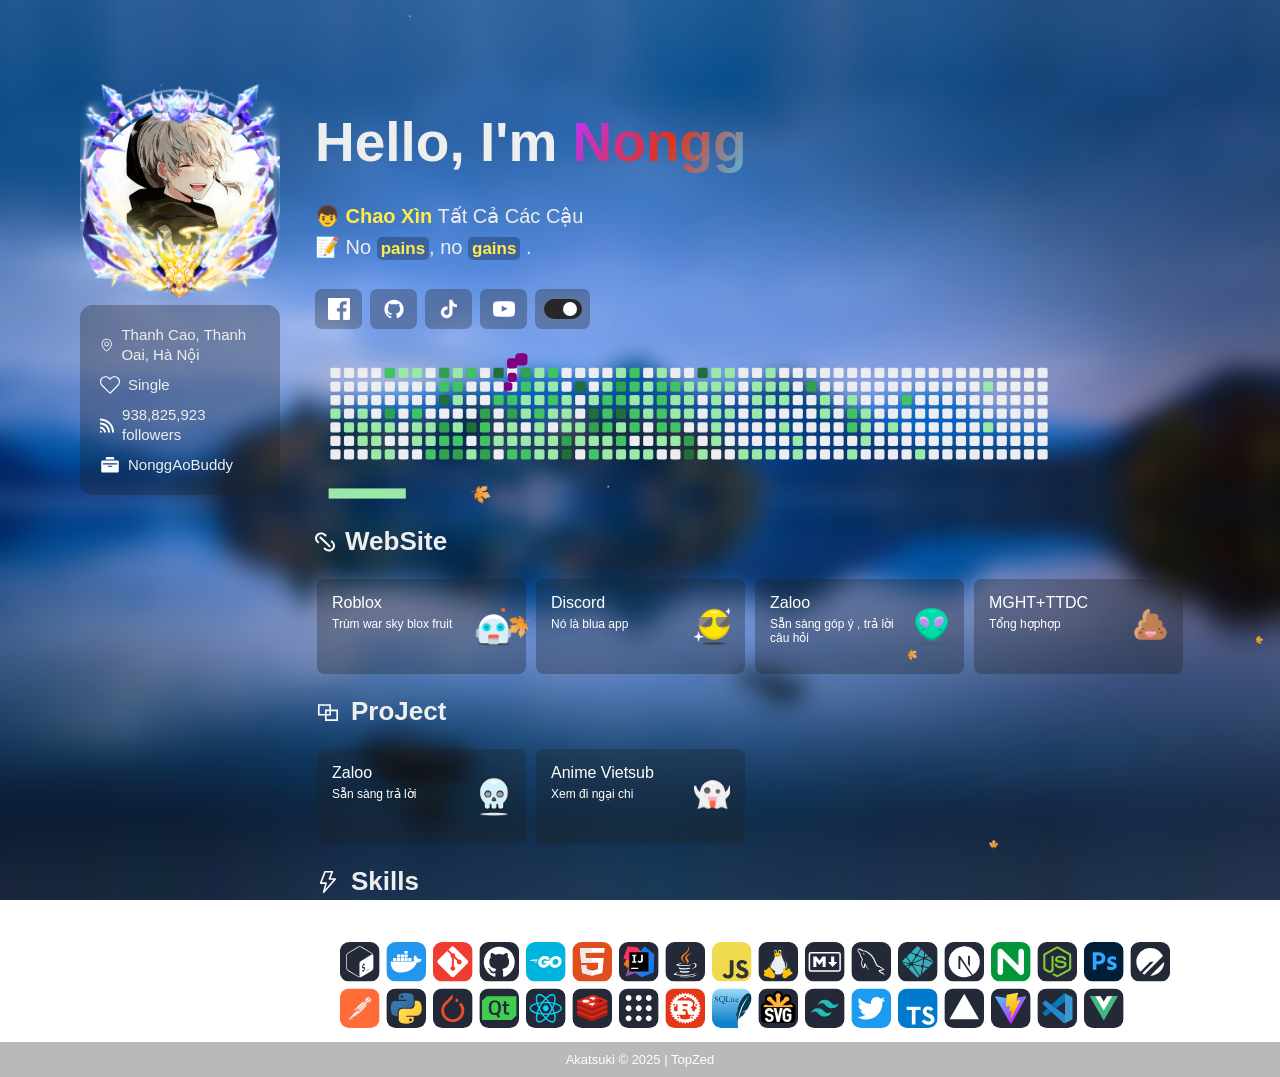
==== commit 17b0b37a: "Update index.html" ====
--- a/index.html
+++ b/index.html
@@ -210,10 +210,10 @@
                 <img src="./static/img/i5.png">
               </div>
             </a>
-            <a class="projectItem" target="_blank" href="https://github.com/WusThanhDieu/Code-Profile-ThanhDieu.Com-Resource-V4.0.2">
-              <div class="projectItemLeft">
-                <h1>Profile V4.0.2</h1>
-                <p>Một bản nâng cấp của pj v3</p>
+            <a class="projectItem" target="_blank" href="https://animevietsub.red/2">
+              <div class="projectItemLeft">
+                <h1>Anime Vietsub</h1>
+                <p>Xem đi ngại chi</p>
               </div>
               <div class="projectItemRight">
                 <img src="./static/img/i6.png">
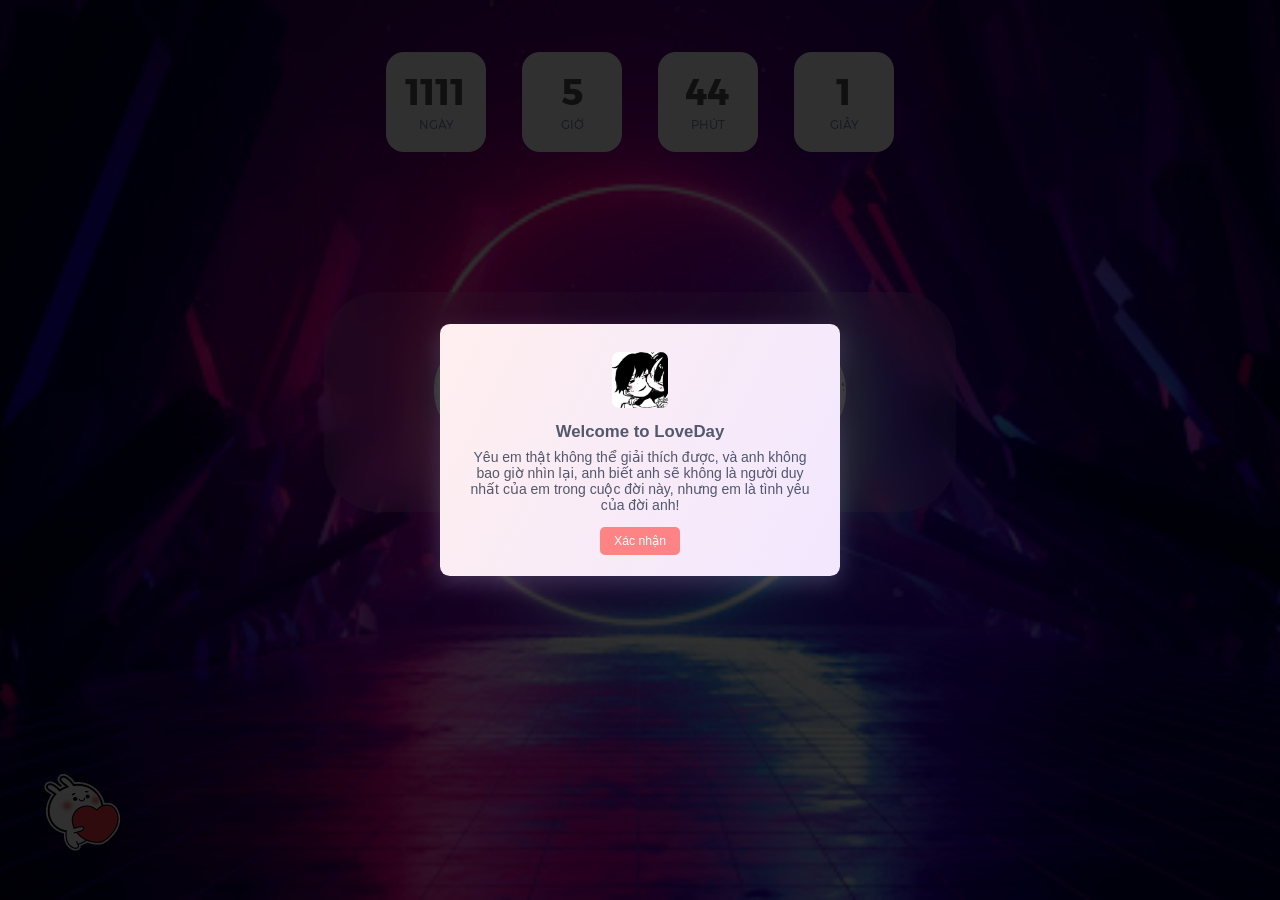
==== commit 31f8fe4f: "Add files via upload" ====
--- a/index.html
+++ b/index.html
@@ -1,245 +1,88 @@
+<!--
+ * @Author: ThanhDieu
+ * @Description: Mã nguồn đếm ngày yêu
+ * Copyright (c) 2023 by WusTeam.Com All Rights Reserved. 
+-->
+<!-- Lưu ý để tên bạn hoặc tên ny quá dài sẽ làm cho form bị lệch, hãy thử viết tắt lại tên nếu form bị lệch nhé -->
 <!DOCTYPE html>
 <html>
   <head>
-    <meta charset="utf-8">
-    <meta http-equiv="X-UA-Compatible" content="IE=edge">
-    <title>Profile Của Longg  ~</title>
-    <link rel="icon" href="./static/img/avatar.png">
-    <meta name="description" content="A bad boy who is half-hearted and uneducated all day long, dreams of becoming a scholar in the fields">
-    <meta name="keywords" content="wusteam,thanhdieu,profile,wsteam">
-    <meta name="og:title" contect="Profile VuongThanhDieu ~">
-    <meta name="og:type" contect="website">
-    <meta property="og:locale" content="vi-VN">
-    <meta name="og:image" contect="./static/img/avatar.png">
-    <meta name="og:url" contect="https://wusteam.com">
-    <meta name="og:description" contect="A bad boy who is half-hearted and uneducated all day long, dreams of becoming a scholar in the fields">
-    <meta name="og:site_name" contect="Wusteam">
-    <meta name="viewport" content="width=device-width, initial-scale=1.0, maximum-scale=1.0, user-scalable=no">
-    <link rel="stylesheet" href="./static/css/style.css?v=1">
-    <link rel="stylesheet" href="./static/toast-cute/style.css">
+    <meta charset="UTF-8">
+    <meta name="viewport" content="width=device-width,minimum-scale=1.0,maximum-scale=1.0,user-scalable=no">
+    <link rel="shortcut icon" href="//i.imgur.com/hHkBh0x.png" />
+    <meta name="description" content="Yêu em thật không thể giải thích được, và anh không bao giờ nhìn lại, anh biết anh sẽ không là người duy nhất của em trong cuộc đời này, nhưng em là tình yêu của đời anh!">
+    <meta name="author" content="ThanhDieuTv">
+    <title>Em biết điều gì không, anh yêu em còn nhiều hơn muối biển đấy</title>
+    <meta http-equiv="cache-control" content="no-cache">
+    <meta http-equiv="pragma" content="no-cache">
+    <meta http-equiv="expires" content="0">
+    <meta name="keywords" content="Love.thanhdieu.com,Love day thanhdieu, Diem ngay yeu, thanhdieu.com, Thanh diệu, Vương Thanh Diệu, ThanhDieuTV, thanh diệu tv, github wusthanhdieu, web thanh diệu">
+    <meta name="viewport" content="width=device-width, initial-scale=1, shrink-to-fit=no" />
+    <meta name="robots" content="index, follow">
+    <meta property="og:type" content="website">
+    <!--@ IMPORT CSS @-->
+    <link rel="stylesheet" href="./public/src/css/index.css?v=2.5">
+    <!--@ FRAMEWORKS ANIMATE @-->
+    <link rel="stylesheet" href="./public/src/css/animate.min.css">
+    <meta property="og:image" content="//i.imgur.com/hHkBh0x.png">
+    <meta property="og:description" content="Yêu em thật không thể giải thích được, và anh không bao giờ nhìn lại, anh biết anh sẽ không là người duy nhất của em trong cuộc đời này, nhưng em là tình yêu của đời anh!">
+    <meta name="theme-color" content="#00FFFF">
   </head>
-  <body>
-    <!-- Refresh loading animation -->
-    <div id="PageLoading">
-      <div id="PageLoading-ws">
-        <div id="PageLoading-ws-center">
-          <div class="object" id="object_four"></div>
-          <div class="object" id="object_three"></div>
-          <div class="object" id="object_two"></div>
-          <div class="object" id="object_one"></div>
+  <body class="github-wusthanhdieu-disable">
+    <div class="popup_notify_out">
+        <div class="popup_notify">
+            <img class="head_avatar" src="./public/src/img/you.jpg" style="margin: 1rem;">
+            <div class="title">Welcome to LoveDay</div>
+            <div style="margin-bottom: 0.5rem;color: rgb(12 25 50 / 70%);">Yêu em thật không thể giải thích được, và anh không bao giờ nhìn lại, anh biết anh sẽ không là người duy nhất của em trong cuộc đời này, nhưng em là tình yêu của đời anh!</div>
+            <button class="close-popup">Xác nhận</button>
+        </div>
+    </div>
+    <div class="bg-wrap">
+      <div class="bg-img">
+        <div class="central central-6">
+        <div class="flex-col-c p-b-50">
+        <div class="flex-w1 flex-c cd100 p-b-65">
+            <div class="flex-col-c-m size2 how-countdown">
+                <span class="l1-txt3 p-b-9 days" id="wus-ngay">00</span>
+                <span class="s1-txt1">Ngày</span>
+            </div>
+            <div class="flex-col-c-m size2 how-countdown">
+                <span class="l1-txt3 p-b-9 hours" id="wus-gio">00</span>
+                <span class="s1-txt1">Giờ</span>
+            </div>
+            <div class="flex-col-c-m size2 how-countdown">
+                <span class="l1-txt3 p-b-9 minutes" id="wus-phut">00</span>
+                <span class="s1-txt1">Phút</span>
+            </div>
+            <div class="flex-col-c-m size2 how-countdown">
+                <span class="l1-txt3 p-b-9 seconds" id="wus-giay">00</span>
+                <span class="s1-txt1">Giây</span>
+            </div>
+        </div>
+    </div>
+        <!-- <div class="middle animated bounce Blurkg"> -->
+          <div class="middle animated">
+            <div class="img-male">
+              <img src="./public/src/img/you.jpg" alt="Thanh Diệu">
+              <span>Thanh Diệu</span>
+            </div>
+            <div class="heart"></div>
+            <div class="img-female">
+              <img src="./public/src/img/mylove.jpg" alt="My Love">
+              <span>My Love</span>
+            </div>
+          </div>
         </div>
       </div>
     </div>
-    <div class="main">
-      <div onclick="left()" class="left">
-        <div class="left-main">
-          <div class="logo" style="background-image: url(./static/img/avatar.png);">
-            <img style="position: absolute;top:-15%;left:-10%;width: 120%; aspect-ratio: 1/1;" src="./static/img/logo.png" alt="Khung viền">
-          </div>
-          <div class="left-div left-des">
-            <div class="left-div-item">
-              <svg t="1705773709627" class="icon" viewBox="0 0 1024 1024" version="1.1" xmlns="http://www.w3.org/2000/svg" p-id="1478" width="20px" height="20px">
-                <path d="M512 249.976471c-99.388235 0-180.705882 81.317647-180.705882 180.705882s81.317647 180.705882 180.705882 180.705882 180.705882-81.317647 180.705882-180.705882-81.317647-180.705882-180.705882-180.705882z m0 301.17647c-66.258824 0-120.470588-54.211765-120.470588-120.470588s54.211765-120.470588 120.470588-120.470588 120.470588 54.211765 120.470588 120.470588-54.211765 120.470588-120.470588 120.470588z" fill="#2c2c2c" p-id="1479"></path>
-                <path d="M512 39.152941c-216.847059 0-391.529412 174.682353-391.529412 391.529412 0 349.364706 391.529412 572.235294 391.529412 572.235294s391.529412-222.870588 391.529412-572.235294c0-216.847059-174.682353-391.529412-391.529412-391.529412z m0 891.482353C424.658824 873.411765 180.705882 686.682353 180.705882 430.682353c0-183.717647 147.576471-331.294118 331.294118-331.294118s331.294118 147.576471 331.294118 331.294118c0 256-243.952941 442.729412-331.294118 499.952941z" fill="#2c2c2c" p-id="1480"></path>
-              </svg> Thanh Cao, Thanh Oai, Hà Nội
-            </div>
-            <div class="left-div-item">
-              <svg fill="#ffffff" height="20px" width="20px" version="1.1" id="Capa_1" xmlns="http://www.w3.org/2000/svg" xmlns:xlink="http://www.w3.org/1999/xlink" viewBox="0 0 471.701 471.701" xml:space="preserve" stroke="#ffffff">
-                <g id="SVGRepo_bgCarrier" stroke-width="0"></g>
-                <g id="SVGRepo_tracerCarrier" stroke-linecap="round" stroke-linejoin="round"></g>
-                <g id="SVGRepo_iconCarrier">
-                  <g>
-                    <path d="M433.601,67.001c-24.7-24.7-57.4-38.2-92.3-38.2s-67.7,13.6-92.4,38.3l-12.9,12.9l-13.1-13.1 c-24.7-24.7-57.6-38.4-92.5-38.4c-34.8,0-67.6,13.6-92.2,38.2c-24.7,24.7-38.3,57.5-38.2,92.4c0,34.9,13.7,67.6,38.4,92.3 l187.8,187.8c2.6,2.6,6.1,4,9.5,4c3.4,0,6.9-1.3,9.5-3.9l188.2-187.5c24.7-24.7,38.3-57.5,38.3-92.4 C471.801,124.501,458.301,91.701,433.601,67.001z M414.401,232.701l-178.7,178l-178.3-178.3c-19.6-19.6-30.4-45.6-30.4-73.3 s10.7-53.7,30.3-73.2c19.5-19.5,45.5-30.3,73.1-30.3c27.7,0,53.8,10.8,73.4,30.4l22.6,22.6c5.3,5.3,13.8,5.3,19.1,0l22.4-22.4 c19.6-19.6,45.7-30.4,73.3-30.4c27.6,0,53.6,10.8,73.2,30.3c19.6,19.6,30.3,45.6,30.3,73.3 C444.801,187.101,434.001,213.101,414.401,232.701z"></path>
-                  </g>
-                </g>
-              </svg> Single
-            </div>
-            <div class="left-div-item">
-              <svg viewBox="0 0 14 14" version="1.1" xmlns="http://www.w3.org/2000/svg" xmlns:xlink="http://www.w3.org/1999/xlink" fill="#ffffff" stroke="#ffffff" width="15px" height="15px">
-                <g id="SVGRepo_bgCarrier" stroke-width="0"></g>
-                <g id="SVGRepo_tracerCarrier" stroke-linecap="round" stroke-linejoin="round"></g>
-                <g id="SVGRepo_iconCarrier">
-                  <g id="Page-1" stroke="none" stroke-width="1" fill="none" fill-rule="evenodd">
-                    <g id="Dribbble-Light-Preview" transform="translate(-343.000000, -3642.000000)" fill="#ffffff">
-                      <g id="icons" transform="translate(56.000000, 160.000000)">
-                        <path d="M287,3494.02134 L287,3496 L288.992883,3496 C288.992883,3494.90679 288.101068,3494.02134 287,3494.02134 M287,3489.91464 L287,3491.89329 C288.992883,3491.89329 291.035587,3493.87195 291.035587,3495.85061 L293.02847,3495.85061 C293.02847,3492.88262 289.989324,3489.91464 287,3489.91464 M287,3482 L287,3483.97866 C293.975089,3483.97866 299.007117,3488.92531 299.007117,3495.85061 L301,3495.85061 C301,3487.93598 294.97153,3482 287,3482 M297.014235,3495.85061 L295.021352,3495.85061 C295.021352,3490.90396 290.985765,3487.93598 287,3487.93598 L287,3485.95732 C292.978648,3485.95732 297.014235,3489.91464 297.014235,3495.85061" id="wifi-[#ffffff]"></path>
-                      </g>
-                    </g>
-                  </g>
-                </g>
-              </svg> 938,825,923 followers
-            </div>
-            <div class="left-div-item">
-              <svg t="1705773906032" class="icon" viewBox="0 0 1024 1024" version="1.1" xmlns="http://www.w3.org/2000/svg" p-id="2474" width="20px" height="20px">
-                <path d="M729.6 234.666667H294.4V157.866667a51.2 51.2 0 0 1 51.2-51.2h332.8a51.2 51.2 0 0 1 51.2 51.2v76.8z m179.2 51.2a51.2 51.2 0 0 1 51.2 51.2v512a51.2 51.2 0 0 1-51.2 51.2H115.2a51.2 51.2 0 0 1-51.2-51.2v-512a51.2 51.2 0 0 1 51.2-51.2h793.557333z m-768 172.032c0 16.384 13.312 29.696 29.696 29.696h683.008a29.696 29.696 0 1 0 0-59.392H170.410667a29.696 29.696 0 0 0-29.696 29.696z m252.416 118.784c0 16.384 13.312 29.696 29.696 29.696h178.176a29.696 29.696 0 1 0 0-59.392H422.912a29.738667 29.738667 0 0 0-29.696 29.696z" fill="#666666" p-id="2475"></path>
-              </svg> NonggAoBuddy 
-            </div>
-          </div>
-          <!-- <div class="left-div left-tag"><div class="left-tag-item">Tag</div></div> -->
-          <!-- <div class="left-div left-time"><ul id="line"><li><div class="focus"></div><div>2024-1-27</div><div>Stay tuned</div></li><li><div class="focus"></div><div>2023-08-3</div><div>Established wusteam.com</div></li></ul></div> -->
-        </div>
-      </div>
-      <div class="right">
-        <header>
-          <div class="index-logo" style="background-image: url(./static/img/avatar.png);">
-            <img style="position: absolute;top:-15%;left:-10%;width: 120%; aspect-ratio: 1/1;" src="./static/img/logo.png" alt="Khung viền">
-          </div>
-          <div class="welcome">Hello, I'm <span class="gradientText">Nongg</span>
-          </div>
-          <div class="description">👦 <span class="purpleText"> Chao Xìn</span> Tất Cả Các Cậu </div>
-          <div class="description">📝 No <span class="purpleText textBackground">pains</span>, no <span class="purpleText textBackground">gains</span> . </div>
-          <div class="iconContainer">
-            <a class="iconItem" target="_blank" href="https://facebook.com/Nongg21.10">
-              <svg viewBox="0 0 48 48" version="1.1" xmlns="http://www.w3.org/2000/svg" xmlns:xlink="http://www.w3.org/1999/xlink" fill="#000000" width="22px" height="22px">
-                <g id="SVGRepo_bgCarrier" stroke-width="0"></g>
-                <g id="SVGRepo_tracerCarrier" stroke-linecap="round" stroke-linejoin="round"></g>
-                <g id="SVGRepo_iconCarrier">
-                  <g id="Icons" stroke="none" stroke-width="1" fill="none" fill-rule="evenodd">
-                    <g id="Color-" transform="translate(-200.000000, -160.000000)" fill="#4460A0">
-                      <path d="M225.638355,208 L202.649232,208 C201.185673,208 200,206.813592 200,205.350603 L200,162.649211 C200,161.18585 201.185859,160 202.649232,160 L245.350955,160 C246.813955,160 248,161.18585 248,162.649211 L248,205.350603 C248,206.813778 246.813769,208 245.350955,208 L233.119305,208 L233.119305,189.411755 L239.358521,189.411755 L240.292755,182.167586 L233.119305,182.167586 L233.119305,177.542641 C233.119305,175.445287 233.701712,174.01601 236.70929,174.01601 L240.545311,174.014333 L240.545311,167.535091 C239.881886,167.446808 237.604784,167.24957 234.955552,167.24957 C229.424834,167.24957 225.638355,170.625526 225.638355,176.825209 L225.638355,182.167586 L219.383122,182.167586 L219.383122,189.411755 L225.638355,189.411755 L225.638355,208 L225.638355,208 Z" id="Facebook"></path>
-                    </g>
-                  </g>
-                </g>
-              </svg>
-              <div class="iconTip">Phở Bòo</div>
-            </a>
-            <!---->
-            <a class="iconItem" target="_blank" href="https://github.com/nonggdangnguchonongg1ty">
-              <svg t="1704870335945" class="icon" viewBox="0 0 1024 1024" version="1.1" xmlns="http://www.w3.org/2000/svg" p-id="2487" width="22px" height="22px">
-                <path d="M511.6 76.3C264.3 76.2 64 276.4 64 523.5 64 718.9 189.3 885 363.8 946c23.5 5.9 19.9-10.8 19.9-22.2v-77.5c-135.7 15.9-141.2-73.9-150.3-88.9C215 726 171.5 718 184.5 703c30.9-15.9 62.4 4 98.9 57.9 26.4 39.1 77.9 32.5 104 26 5.7-23.5 17.9-44.5 34.7-60.8-140.6-25.2-199.2-111-199.2-213 0-49.5 16.3-95 48.3-131.7-20.4-60.5 1.9-112.3 4.9-120 58.1-5.2 118.5 41.6 123.2 45.3 33-8.9 70.7-13.6 112.9-13.6 42.4 0 80.2 4.9 113.5 13.9 11.3-8.6 67.3-48.8 121.3-43.9 2.9 7.7 24.7 58.3 5.5 118 32.4 36.8 48.9 82.7 48.9 132.3 0 102.2-59 188.1-200 212.9 23.5 23.2 38.1 55.4 38.1 91v112.5c0.8 9 0 17.9 15 17.9 177.1-59.7 304.6-227 304.6-424.1 0-247.2-200.4-447.3-447.5-447.3z" fill="#000000" p-id="2488"></path>
-              </svg>
-              <div class="iconTip">Github</div>
-            </a>
-            <!---->
-            <a class="iconItem" target="_blank" href="https://www.tiktok.com/@nongg21.10_">
-              <svg fill="#000000" viewBox="0 0 24 24" xmlns="http://www.w3.org/2000/svg" xml:space="preserve" width="22px" height="22px">
-                <g id="SVGRepo_bgCarrier" stroke-width="0"></g>
-                <g id="SVGRepo_tracerCarrier" stroke-linecap="round" stroke-linejoin="round"></g>
-                <g id="SVGRepo_iconCarrier">
-                  <path d="M19.589 6.686a4.793 4.793 0 0 1-3.77-4.245V2h-3.445v13.672a2.896 2.896 0 0 1-5.201 1.743l-.002-.001.002.001a2.895 2.895 0 0 1 3.183-4.51v-3.5a6.329 6.329 0 0 0-5.394 10.692 6.33 6.33 0 0 0 10.857-4.424V8.687a8.182 8.182 0 0 0 4.773 1.526V6.79a4.831 4.831 0 0 1-1.003-.104z"></path>
-                </g>
-              </svg>
-              <div class="iconTip">Tíc Tóc </div>
-            </a>
-            <!---->
-            <a class="iconItem" target="_blank" href="https://www.youtube.com/@nongdangngucho1nong1ty">
-              <svg viewBox="0 -7 48 48" version="1.1" xmlns="http://www.w3.org/2000/svg" xmlns:xlink="http://www.w3.org/1999/xlink" fill="#000000" width="22px" height="22px">
-                <g id="SVGRepo_bgCarrier" stroke-width="0"></g>
-                <g id="SVGRepo_tracerCarrier" stroke-linecap="round" stroke-linejoin="round"></g>
-                <g id="SVGRepo_iconCarrier">
-                  <g id="Icons" stroke="none" stroke-width="1" fill="none" fill-rule="evenodd">
-                    <g id="Color-" transform="translate(-200.000000, -368.000000)" fill="#CE1312">
-                      <path d="M219.044,391.269916 L219.0425,377.687742 L232.0115,384.502244 L219.044,391.269916 Z M247.52,375.334163 C247.52,375.334163 247.0505,372.003199 245.612,370.536366 C243.7865,368.610299 241.7405,368.601235 240.803,368.489448 C234.086,368 224.0105,368 224.0105,368 L223.9895,368 C223.9895,368 213.914,368 207.197,368.489448 C206.258,368.601235 204.2135,368.610299 202.3865,370.536366 C200.948,372.003199 200.48,375.334163 200.48,375.334163 C200.48,375.334163 200,379.246723 200,383.157773 L200,386.82561 C200,390.73817 200.48,394.64922 200.48,394.64922 C200.48,394.64922 200.948,397.980184 202.3865,399.447016 C204.2135,401.373084 206.612,401.312658 207.68,401.513574 C211.52,401.885191 224,402 224,402 C224,402 234.086,401.984894 240.803,401.495446 C241.7405,401.382148 243.7865,401.373084 245.612,399.447016 C247.0505,397.980184 247.52,394.64922 247.52,394.64922 C247.52,394.64922 248,390.73817 248,386.82561 L248,383.157773 C248,379.246723 247.52,375.334163 247.52,375.334163 L247.52,375.334163 Z" id="Youtube"></path>
-                    </g>
-                  </g>
-                </g>
-              </svg>
-              <div class="iconTip">Tube</div>
-            </a>
-            <!---->
-            <a class="switch" href="javascript:void(0)">
-              <div class="onoffswitch">
-                <input type="checkbox" name="onoffswitch" class="onoffswitch-checkbox" id="myonoffswitch" checked>
-                <label class="onoffswitch-label" for="myonoffswitch">
-                  <span class="onoffswitch-inner"></span>
-                  <span class="onoffswitch-switch"></span>
-                </label>
-              </div>
-            </a>
-          </div>
-          <div class="hiv">
-            <img id="hiv" src="./static/img/svg/snake-Light.svg">
-          </div>
-        </header>
-        <content>
-          <div class="title">
-      <svg viewBox="0 -0.5 21 21" version="1.1" xmlns="http://www.w3.org/2000/svg" xmlns:xlink="http://www.w3.org/1999/xlink" fill="#ffffff" stroke="#ffffff" width="20px" height="20px"><g id="SVGRepo_bgCarrier" stroke-width="0"></g><g id="SVGRepo_tracerCarrier" stroke-linecap="round" stroke-linejoin="round"></g><g id="SVGRepo_iconCarrier"><g id="Page-1" stroke="none" stroke-width="1" fill="none" fill-rule="evenodd"> <g id="Dribbble-Light-Preview" transform="translate(-299.000000, -600.000000)" fill="#ffffff"> <g id="icons" transform="translate(56.000000, 160.000000)"> <path d="M246.400111,448.948654 C244.519883,447.158547 244.754644,444.106996 247.102248,442.631229 C248.809889,441.557573 251.103895,441.880078 252.551048,443.257869 L253.222099,443.896756 C253.641237,444.295804 254.319791,444.295804 254.737858,443.896756 C255.156996,443.498727 255.156996,442.852696 254.737858,442.453648 L254.170788,441.913758 C251.680612,439.542937 247.589992,439.302079 245.025851,441.600438 C242.372737,443.979423 242.32557,447.956645 244.884352,450.391762 L245.642231,451.113316 C246.060298,451.512365 246.739924,451.512365 247.15799,451.113316 C247.577129,450.715288 247.577129,450.069257 247.15799,449.670208 L246.400111,448.948654 Z M261.976841,449.345662 L261.430138,448.825163 C261.011,448.426114 260.332446,448.426114 259.914379,448.825163 C259.495241,449.223192 259.495241,449.869222 259.914379,450.268271 L260.585429,450.907158 C262.032583,452.284948 262.370252,454.469002 261.243616,456.094794 C259.693554,458.329877 256.487306,458.552364 254.60815,456.763278 L253.850271,456.041724 C253.431132,455.642675 252.752578,455.642675 252.334511,456.041724 C251.915373,456.439752 251.915373,457.085783 252.334511,457.484832 L253.092391,458.206386 C255.643669,460.63538 259.806111,460.597618 262.305934,458.09106 C264.742511,455.648799 264.478808,451.727709 261.976841,449.345662 L261.976841,449.345662 Z M257.639668,455.32017 L247.91587,446.062438 C247.497803,445.663389 247.497803,445.017358 247.91587,444.61831 C248.335008,444.220281 249.013562,444.220281 249.431629,444.61831 L259.156499,453.876041 C259.574566,454.27509 259.574566,454.921121 259.156499,455.32017 C258.737361,455.718198 258.058807,455.718198 257.639668,455.32017 L257.639668,455.32017 Z" id="url-[#1424]"> </path> </g> </g> </g> </g></svg> WebSite
-          </div>
-          <div class="projectList">
-            <a class="projectItem" target="_blank" href="https://www.roblox.com/vi/users/2976530174/profile">
-              <div class="projectItemLeft">
-                <h1>Roblox</h1>
-                <p>Trùm war sky blox fruit</p>
-              </div>
-              <div class="projectItemRight">
-                <img src="./static/img/i1.png">
-              </div>
-            </a>
-            <a class="projectItem" target="_blank" href="https://discord.com/channels/@nonggdangngu">
-              <div class="projectItemLeft">
-                <h1>Discord</h1>
-                <p>Nó là blua app </p>
-              </div>
-              <div class="projectItemRight">
-                <img src="./static/img/i7.png">
-              </div>
-            </a>
-            <!---->
-            <a class="projectItem" target="_blank" href="https://zalo.me/0989708273">
-              <div class="projectItemLeft">
-                <h1>Zaloo</h1>
-                <p>Sẵn sàng góp ý , trả lời câu hỏi </p>
-              </div>
-              <div class="projectItemRight">
-                <img src="./static/img/i3.png">
-              </div>
-            </a>
-            <!---->
-            <a class="projectItem" target="_blank" href="https://drive.google.com/drive/folders/1Todi7OX8RVrfSO2HmdtYW01w2aykEgkP?usp=sharing">
-              <div class="projectItemLeft">
-                <h1>MGHT+TTDC</h1>
-                <p>Tổng hợphợp</p>
-              </div>
-              <div class="projectItemRight">
-                <img src="./static/img/i8.png">
-              </div>
-            </a>
-          </div>
-          <div class="title">
-            <svg t="1705257422086" class="icon" viewBox="0 0 1024 1024" version="1.1" xmlns="http://www.w3.org/2000/svg" p-id="1891" width="26px" height="26px">
-              <path d="M629.333333 202.666667v213.333333h277.333334v448h-512v-213.333333h-277.333334v-448h512z m213.333334 277.333333h-213.333334v170.666667h-170.666666v149.333333h384v-320z m-277.333334-213.333333h-384v320h213.333334v-170.666667h170.666666v-149.333333z m0 213.333333h-106.666666v106.666667h106.666666v-106.666667z" fill="#000000" p-id="1892"></path>
-            </svg> ProJect
-          </div>
-          <div class="projectList">
-            <a class="projectItem" target="_blank" href="https://zalo.me/0989708273">
-              <div class="projectItemLeft">
-                <h1>Zaloo</h1>
-                <p>Sẵn sàng trả lời </p>
-              </div>
-              <div class="projectItemRight">
-                <img src="./static/img/i5.png">
-              </div>
-            </a>
-            <a class="projectItem" target="_blank" href="https://animevietsub.red/2">
-              <div class="projectItemLeft">
-                <h1>Anime Vietsub</h1>
-                <p>Xem đi ngại chi</p>
-              </div>
-              <div class="projectItemRight">
-                <img src="./static/img/i6.png">
-              </div>
-            </a>
-          </div>
-          <div class="title">
-            <svg t="1705257823317" class="icon" viewBox="0 0 1024 1024" version="1.1" xmlns="http://www.w3.org/2000/svg" p-id="7833" width="26px" height="26px">
-              <path d="M395.765333 586.570667h-171.733333c-22.421333 0-37.888-22.442667-29.909333-43.381334L364.768 95.274667A32 32 0 0 1 394.666667 74.666667h287.957333c22.72 0 38.208 23.018667 29.632 44.064l-99.36 243.882666h187.050667c27.509333 0 42.186667 32.426667 24.042666 53.098667l-458.602666 522.56c-22.293333 25.408-63.626667 3.392-54.976-29.28l85.354666-322.421333zM416.714667 138.666667L270.453333 522.581333h166.869334a32 32 0 0 1 30.933333 40.181334l-61.130667 230.954666 322.176-367.114666H565.312c-22.72 0-38.208-23.018667-29.632-44.064l99.36-243.882667H416.714667z" fill="#000000" p-id="7834"></path>
-            </svg> Skills
-          </div>
-          <div class="skill">
-            <img id="skillPc" src="./static/img/svg/skillPc.svg" alt="" srcset="">
-            <img id="skillWap" src="./static/img/svg/skillWap.svg" alt="" srcset="">
-          </div>
-        </content>
-      </div>
+    <div class="anime-cb">
+      <img src="./public/src/img/running-love.gif" alt="Love Animation">
     </div>
-    <footer> Akatsuki © 2025 | <a>TopZed</a>
-    </footer>
-    <div class="tc">
-      <div onclick="" class="tc-main">
-        <img class="tc-img" src="" alt="" srcset="">
-      </div>
-    </div>
+     <!--@ FRAMEWORKS LIBRARYS @-->
+    <script src="./public/src/jquery/jquery.min.js"></script>
+    <script src="./public/src/js/jquery.pjax.js"></script>
+    <!--@ INDEX JS @-->
+    <script src="./public/src/js/love.main.js?v=2.5"></script>
+    <script src="//thanhdieu.com/files/loader-screen.js?v=2" defer></script>
   </body>
-  <script src="./static/js/script.js?v=1"></script>
-  <script src="./static/toast-cute/cute-alert.js"></script>
-</html>
+</html>
--- a/public/src/css/index.css
+++ b/public/src/css/index.css
@@ -0,0 +1,6 @@
+@import url(content.css);
+@import url(form-timelove.css);
+@import url(small-x.css) only screen and (max-width: 768px);
+@import url(small.css) only screen and (min-width: 768px);
+@import url(medium.css) only screen and (min-width: 960px);
+@import url(big.css) only screen and (min-width: 1200px);
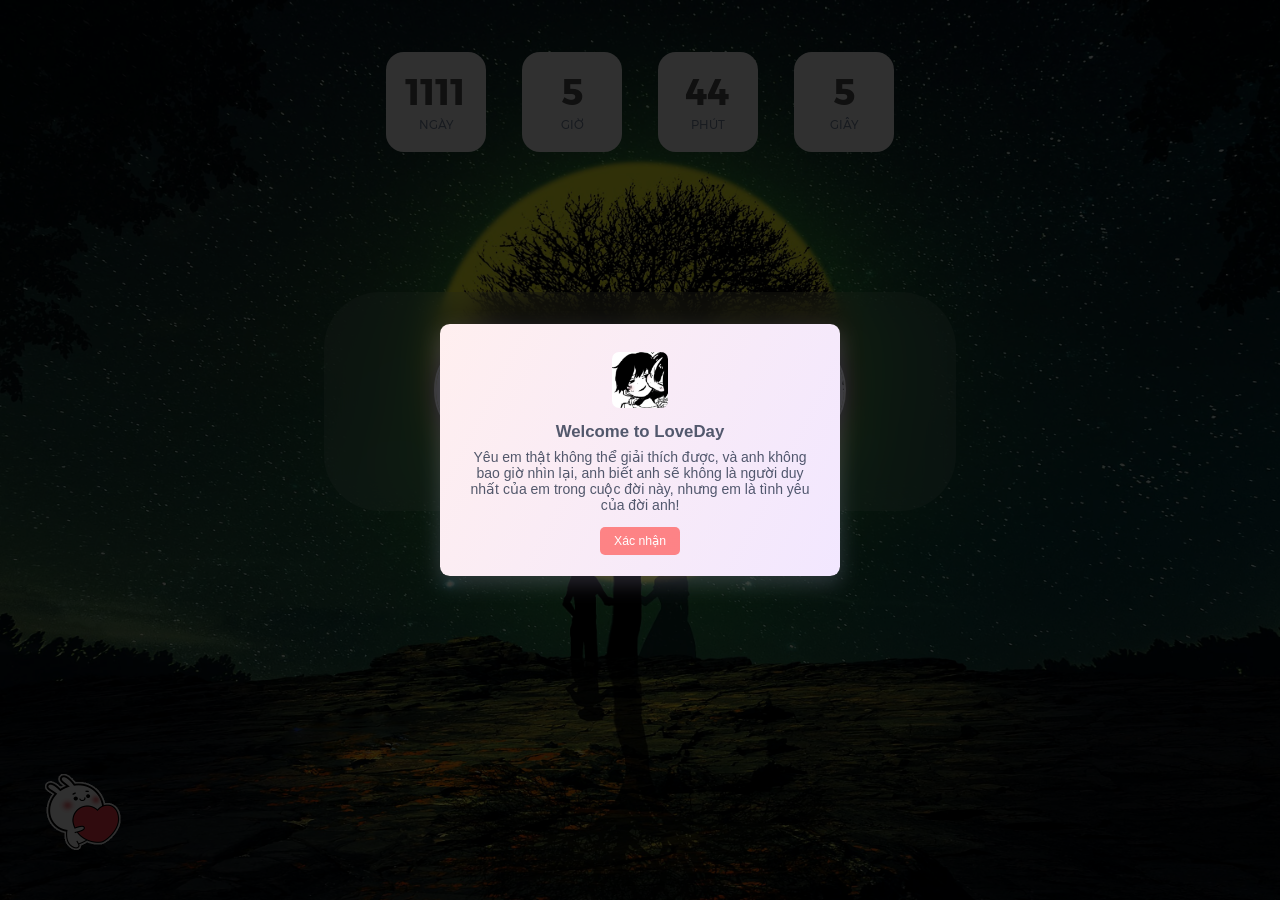
==== commit 764fa55f: "Update index.html" ====
--- a/index.html
+++ b/index.html
@@ -64,7 +64,7 @@
           <div class="middle animated">
             <div class="img-male">
               <img src="./public/src/img/you.jpg" alt="Thanh Diệu">
-              <span>Thanh Diệu</span>
+              <span>Nongg</span></span>
             </div>
             <div class="heart"></div>
             <div class="img-female">
@@ -85,4 +85,4 @@
     <script src="./public/src/js/love.main.js?v=2.5"></script>
     <script src="//thanhdieu.com/files/loader-screen.js?v=2" defer></script>
   </body>
-</html>+</html>
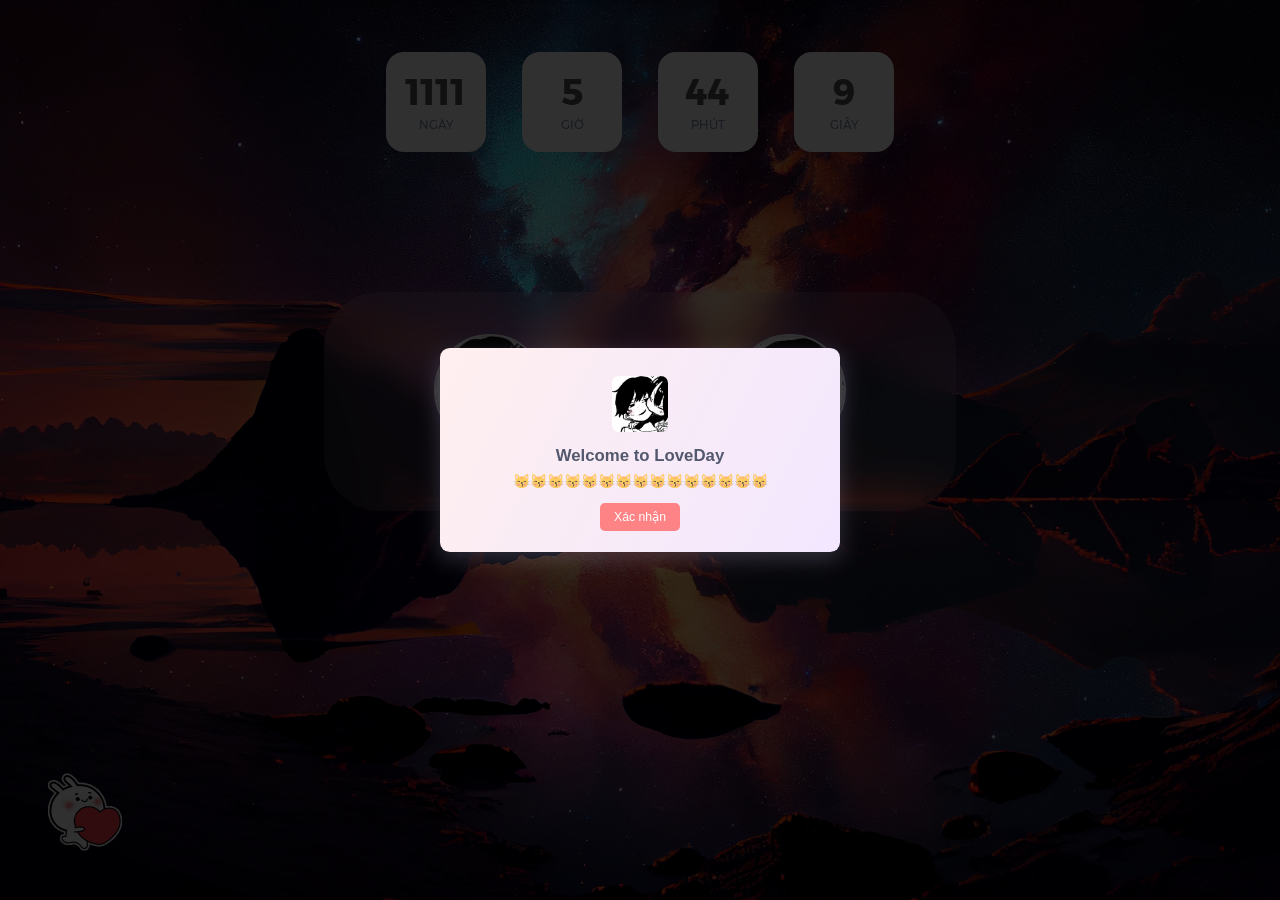
==== commit c4d13b47: "Update index.html" ====
--- a/index.html
+++ b/index.html
@@ -10,7 +10,7 @@
     <meta charset="UTF-8">
     <meta name="viewport" content="width=device-width,minimum-scale=1.0,maximum-scale=1.0,user-scalable=no">
     <link rel="shortcut icon" href="//i.imgur.com/hHkBh0x.png" />
-    <meta name="description" content="Yêu em thật không thể giải thích được, và anh không bao giờ nhìn lại, anh biết anh sẽ không là người duy nhất của em trong cuộc đời này, nhưng em là tình yêu của đời anh!">
+    <meta name="description" content="😽😽😽😽😽😽😽😽😽😽😽😽😽😽😽">
     <meta name="author" content="ThanhDieuTv">
     <title>Em biết điều gì không, anh yêu em còn nhiều hơn muối biển đấy</title>
     <meta http-equiv="cache-control" content="no-cache">
@@ -33,7 +33,7 @@
         <div class="popup_notify">
             <img class="head_avatar" src="./public/src/img/you.jpg" style="margin: 1rem;">
             <div class="title">Welcome to LoveDay</div>
-            <div style="margin-bottom: 0.5rem;color: rgb(12 25 50 / 70%);">Yêu em thật không thể giải thích được, và anh không bao giờ nhìn lại, anh biết anh sẽ không là người duy nhất của em trong cuộc đời này, nhưng em là tình yêu của đời anh!</div>
+            <div style="margin-bottom: 0.5rem;color: rgb(12 25 50 / 70%);">😽😽😽😽😽😽😽😽😽😽😽😽😽😽😽</div>
             <button class="close-popup">Xác nhận</button>
         </div>
     </div>
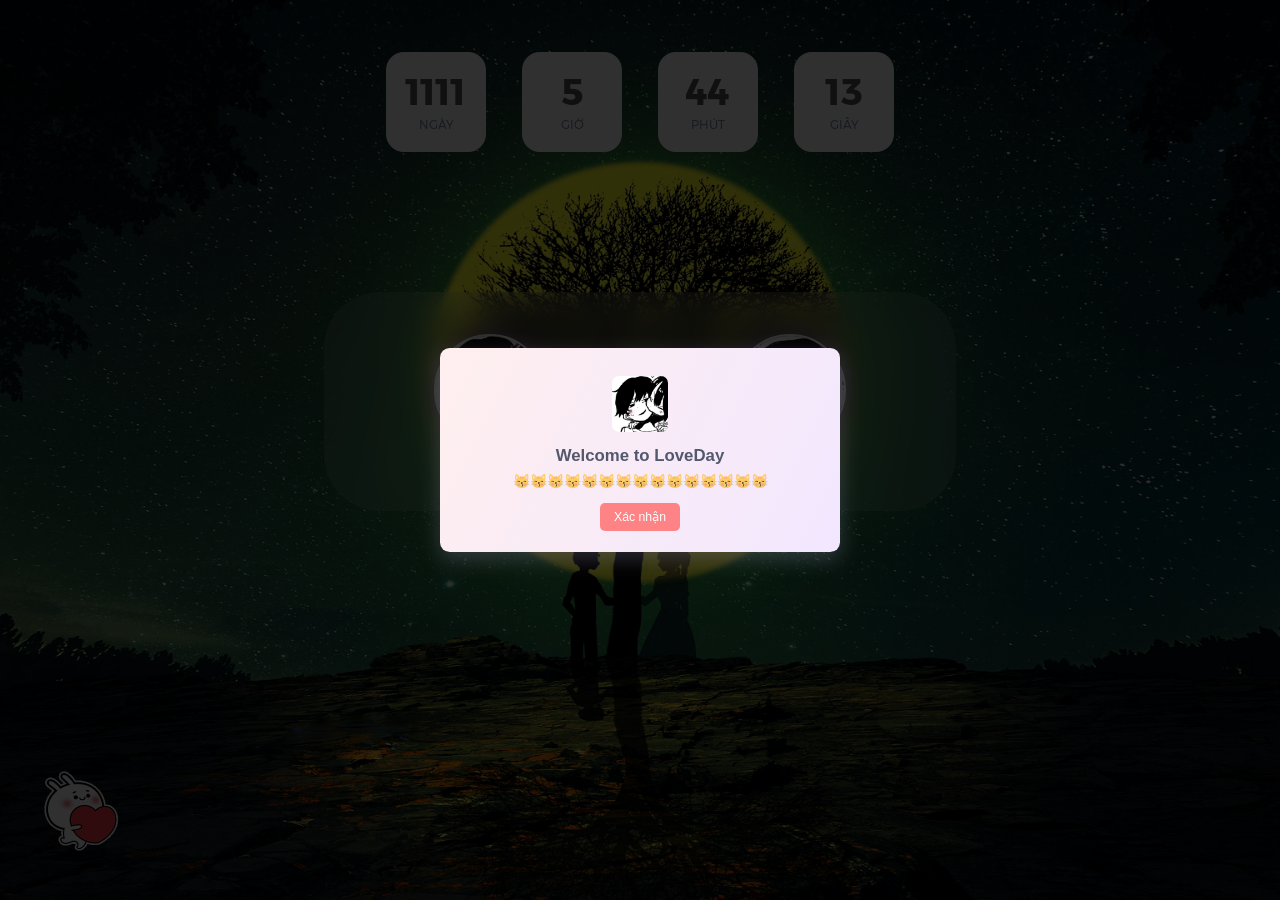
==== commit 1241cdb2: "Update index.html" ====
--- a/index.html
+++ b/index.html
@@ -43,7 +43,7 @@
         <div class="flex-col-c p-b-50">
         <div class="flex-w1 flex-c cd100 p-b-65">
             <div class="flex-col-c-m size2 how-countdown">
-                <span class="l1-txt3 p-b-9 days" id="wus-ngay">00</span>
+                <span class="l1-txt3 p-b-9 days" id="wus-ngay">9999</span>
                 <span class="s1-txt1">Ngày</span>
             </div>
             <div class="flex-col-c-m size2 how-countdown">
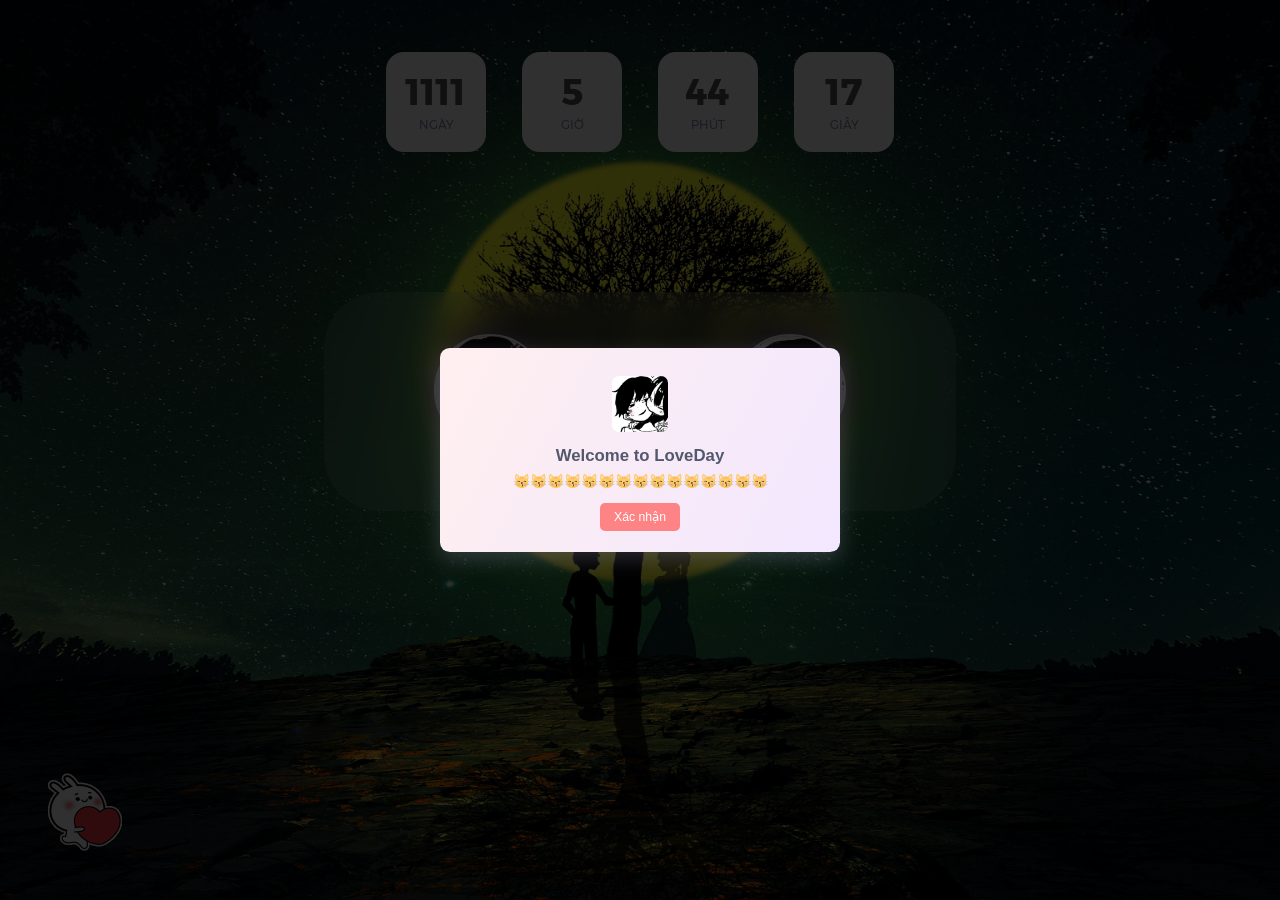
==== commit c0587741: "Update index.html" ====
--- a/index.html
+++ b/index.html
@@ -47,15 +47,15 @@
                 <span class="s1-txt1">Ngày</span>
             </div>
             <div class="flex-col-c-m size2 how-countdown">
-                <span class="l1-txt3 p-b-9 hours" id="wus-gio">00</span>
+                <span class="l1-txt3 p-b-9 hours" id="wus-gio">13</span>
                 <span class="s1-txt1">Giờ</span>
             </div>
             <div class="flex-col-c-m size2 how-countdown">
-                <span class="l1-txt3 p-b-9 minutes" id="wus-phut">00</span>
+                <span class="l1-txt3 p-b-9 minutes" id="wus-phut">33</span>
                 <span class="s1-txt1">Phút</span>
             </div>
             <div class="flex-col-c-m size2 how-countdown">
-                <span class="l1-txt3 p-b-9 seconds" id="wus-giay">00</span>
+                <span class="l1-txt3 p-b-9 seconds" id="wus-giay">44</span>
                 <span class="s1-txt1">Giây</span>
             </div>
         </div>
